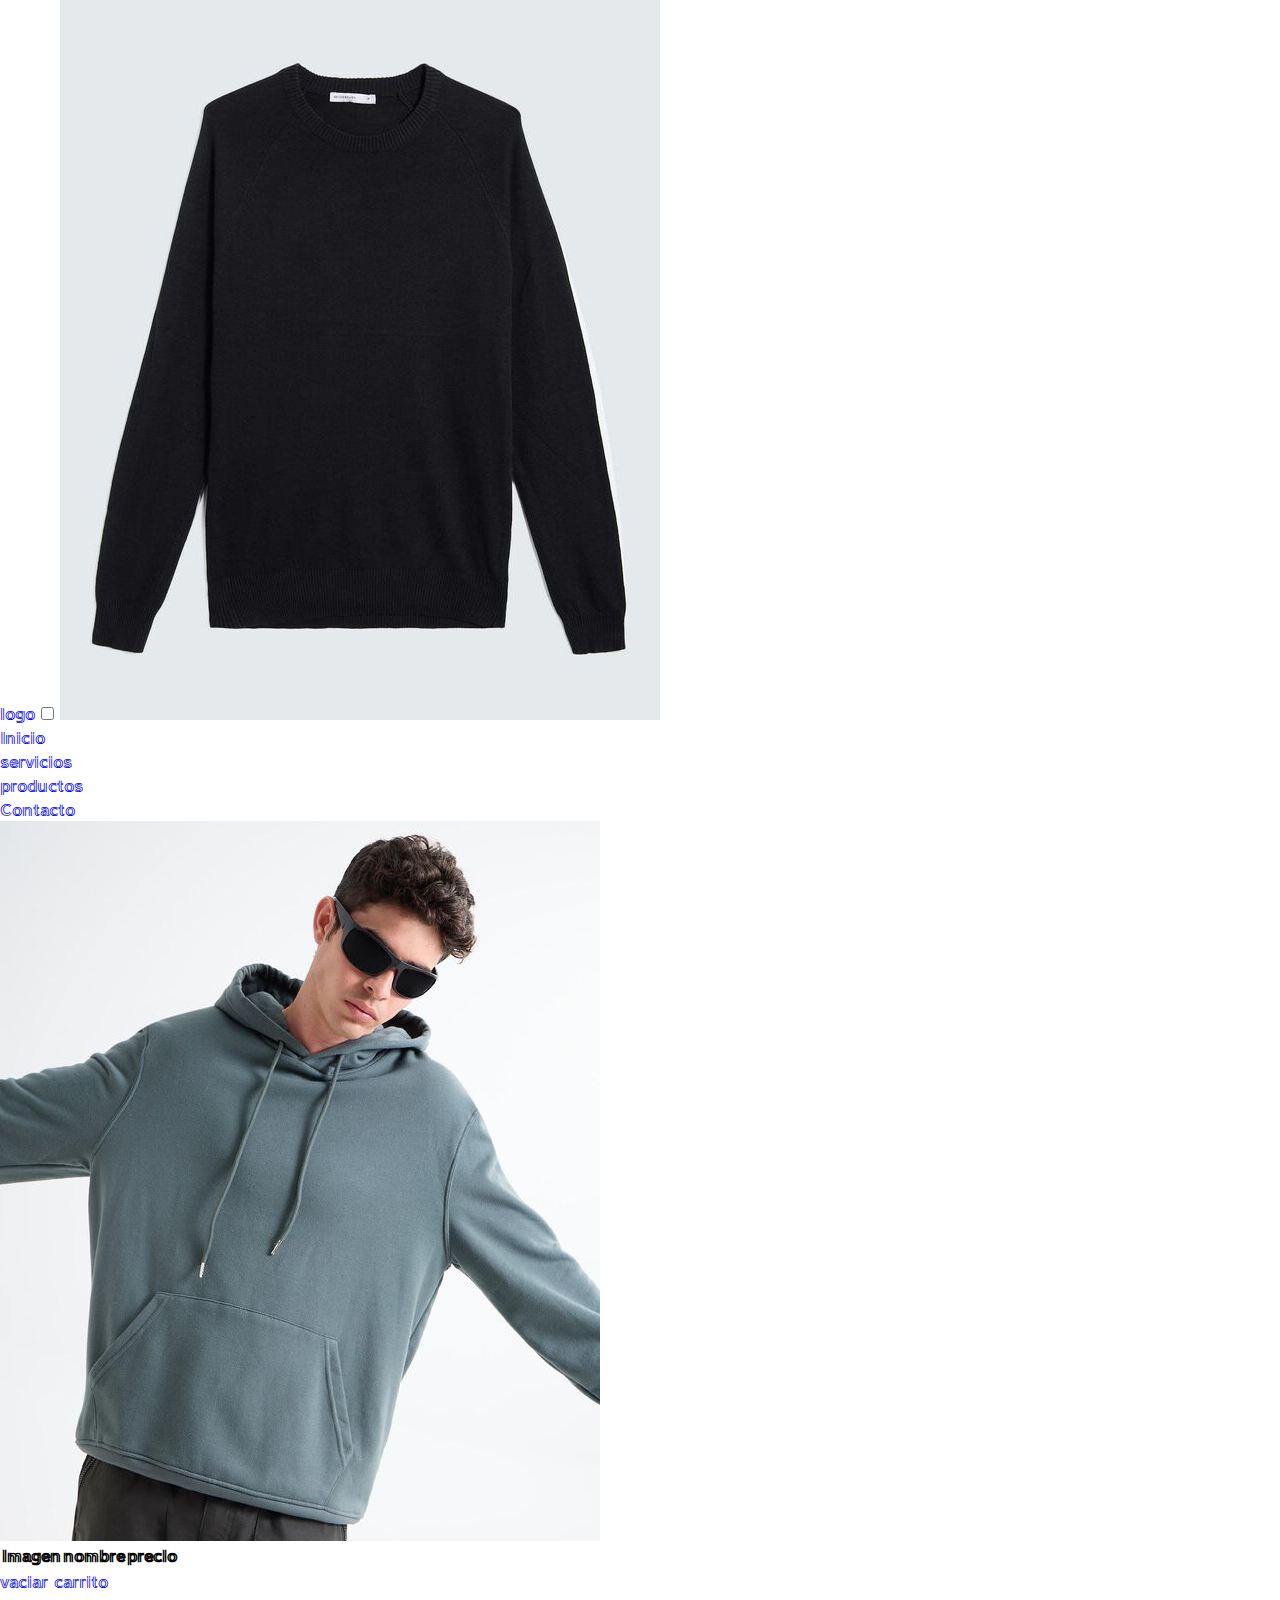
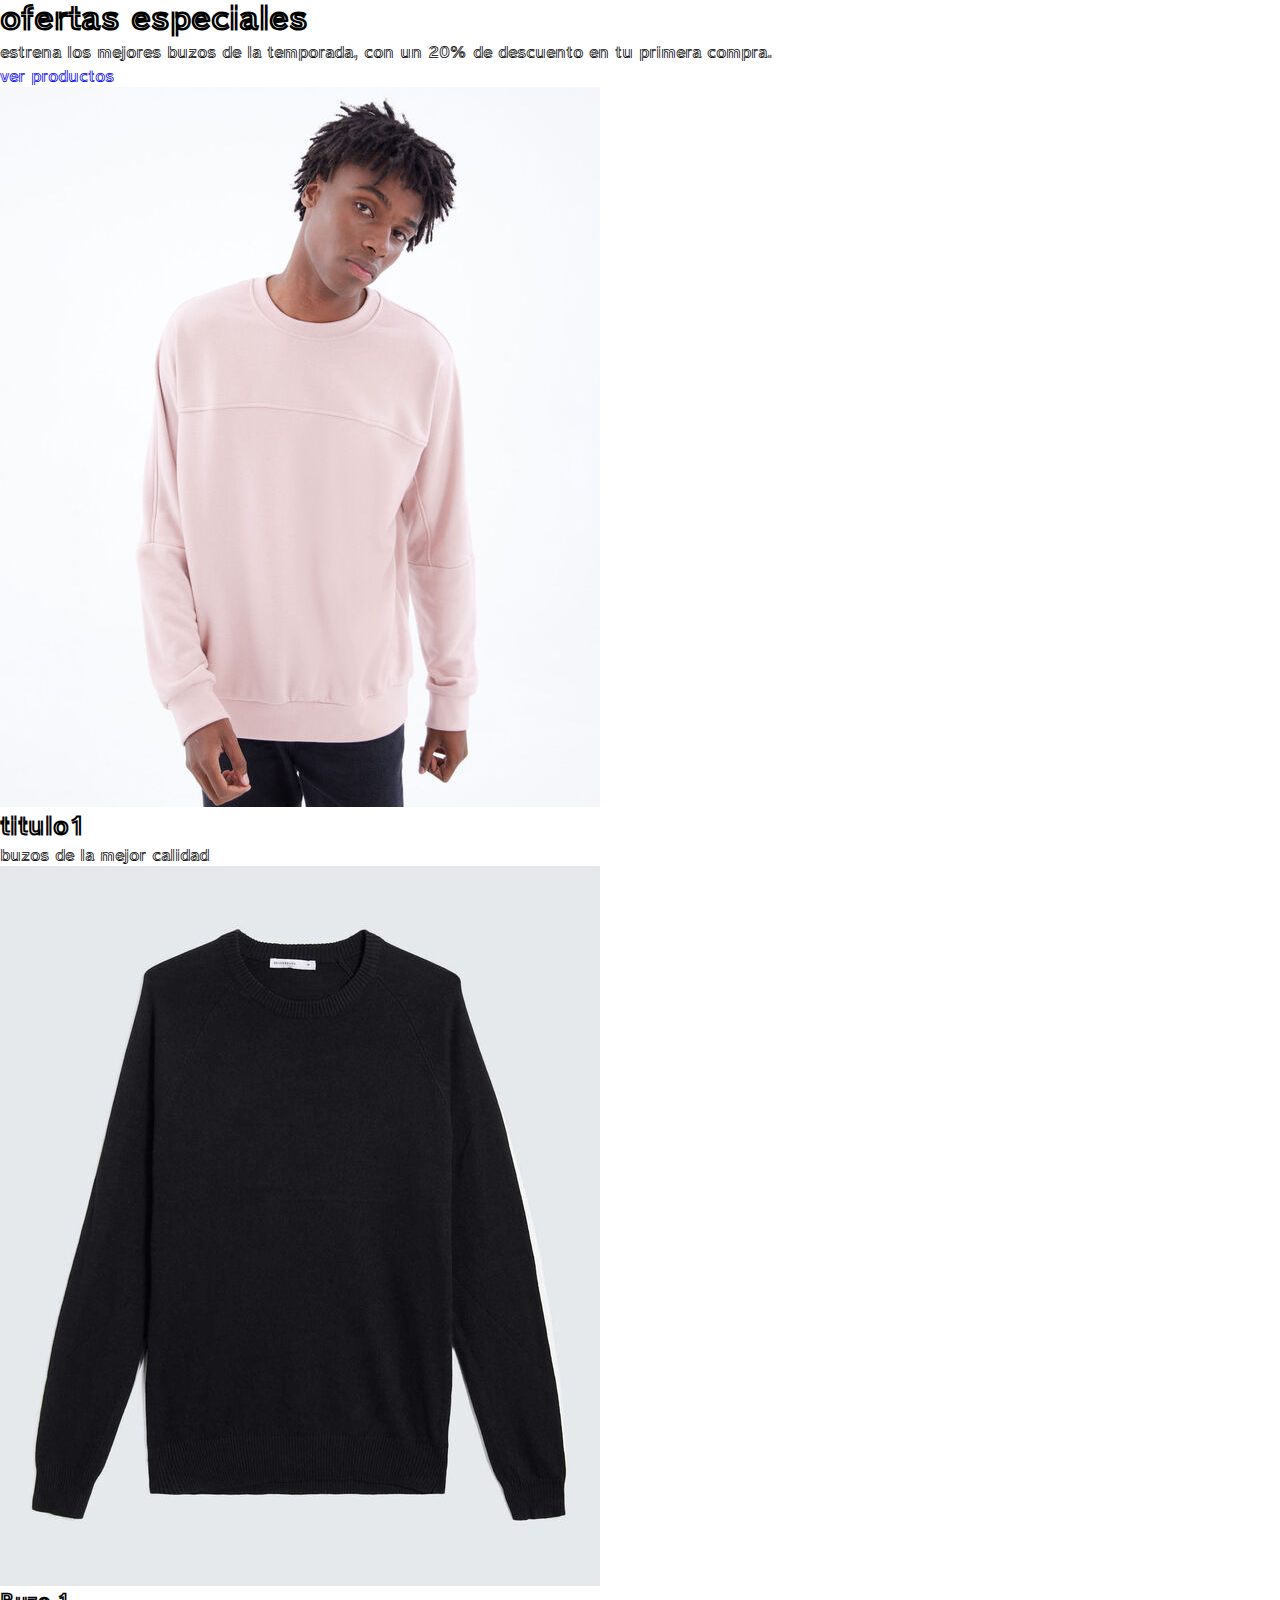
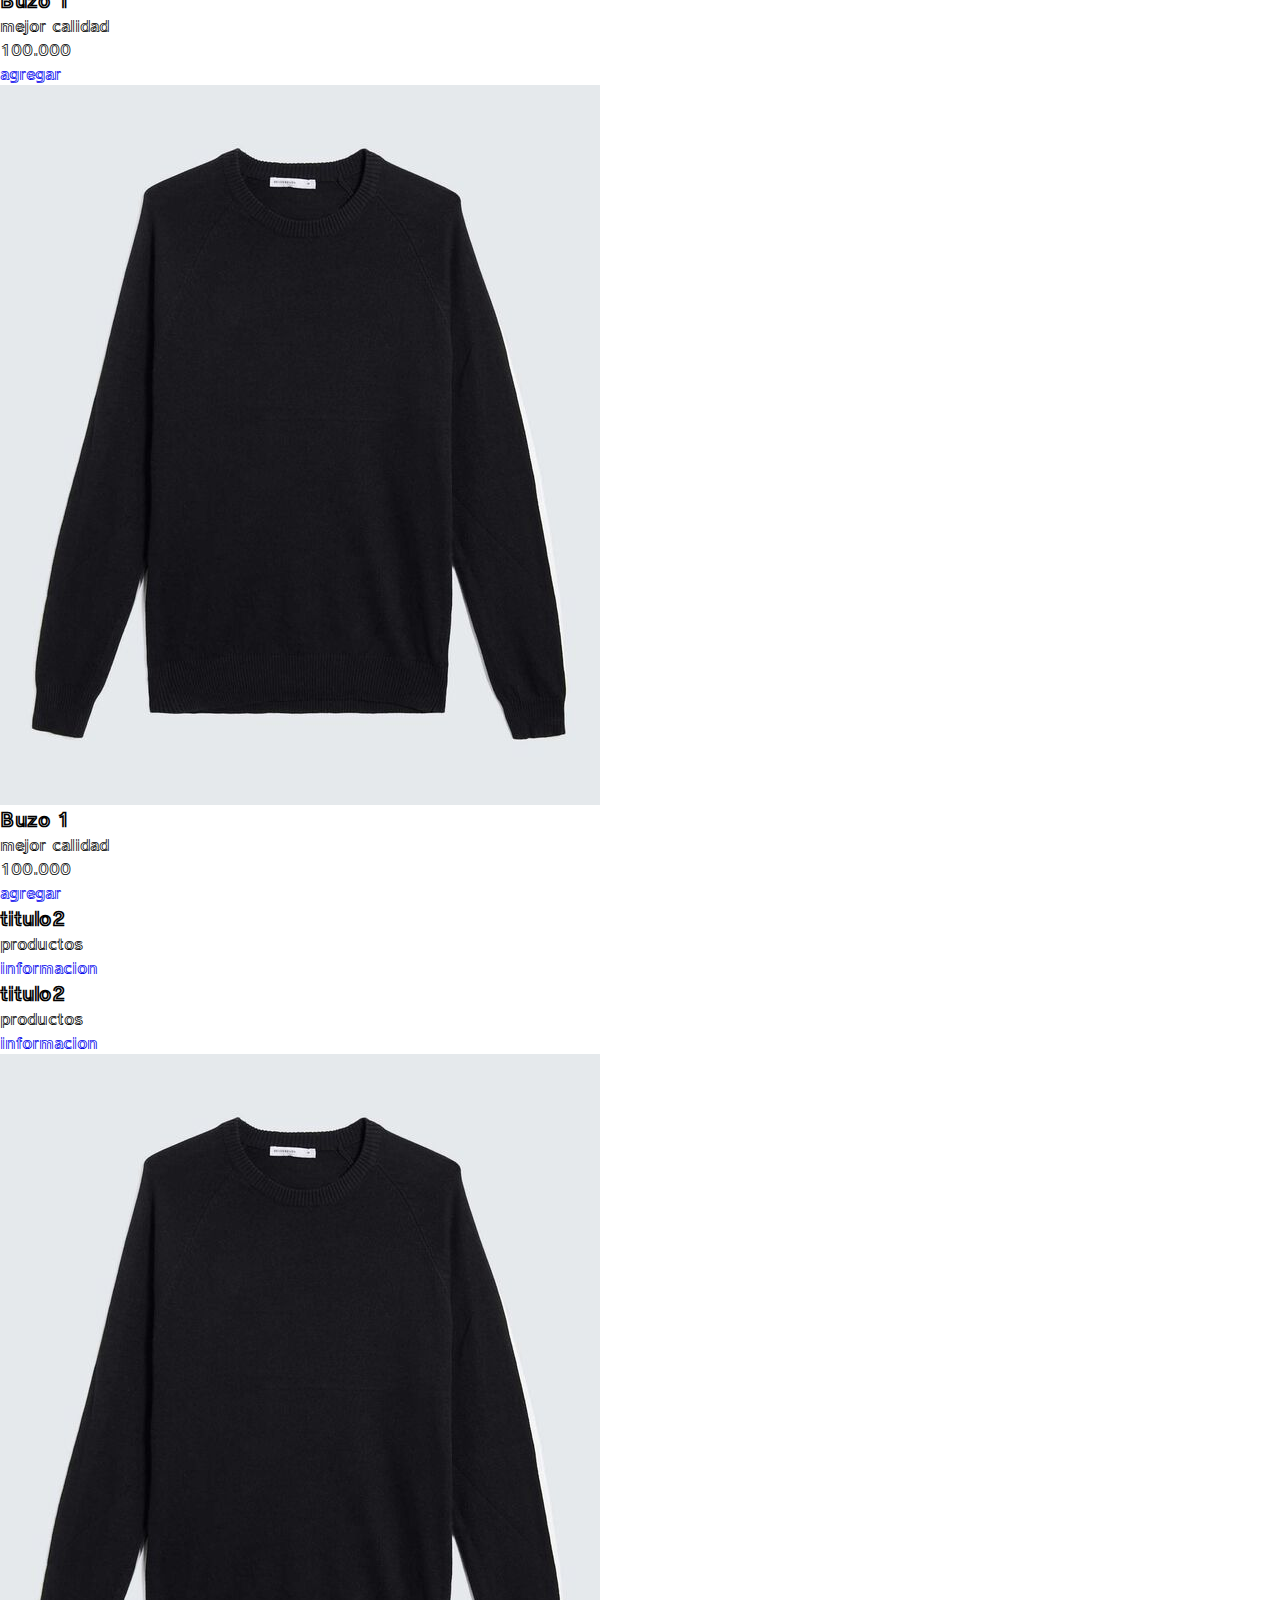
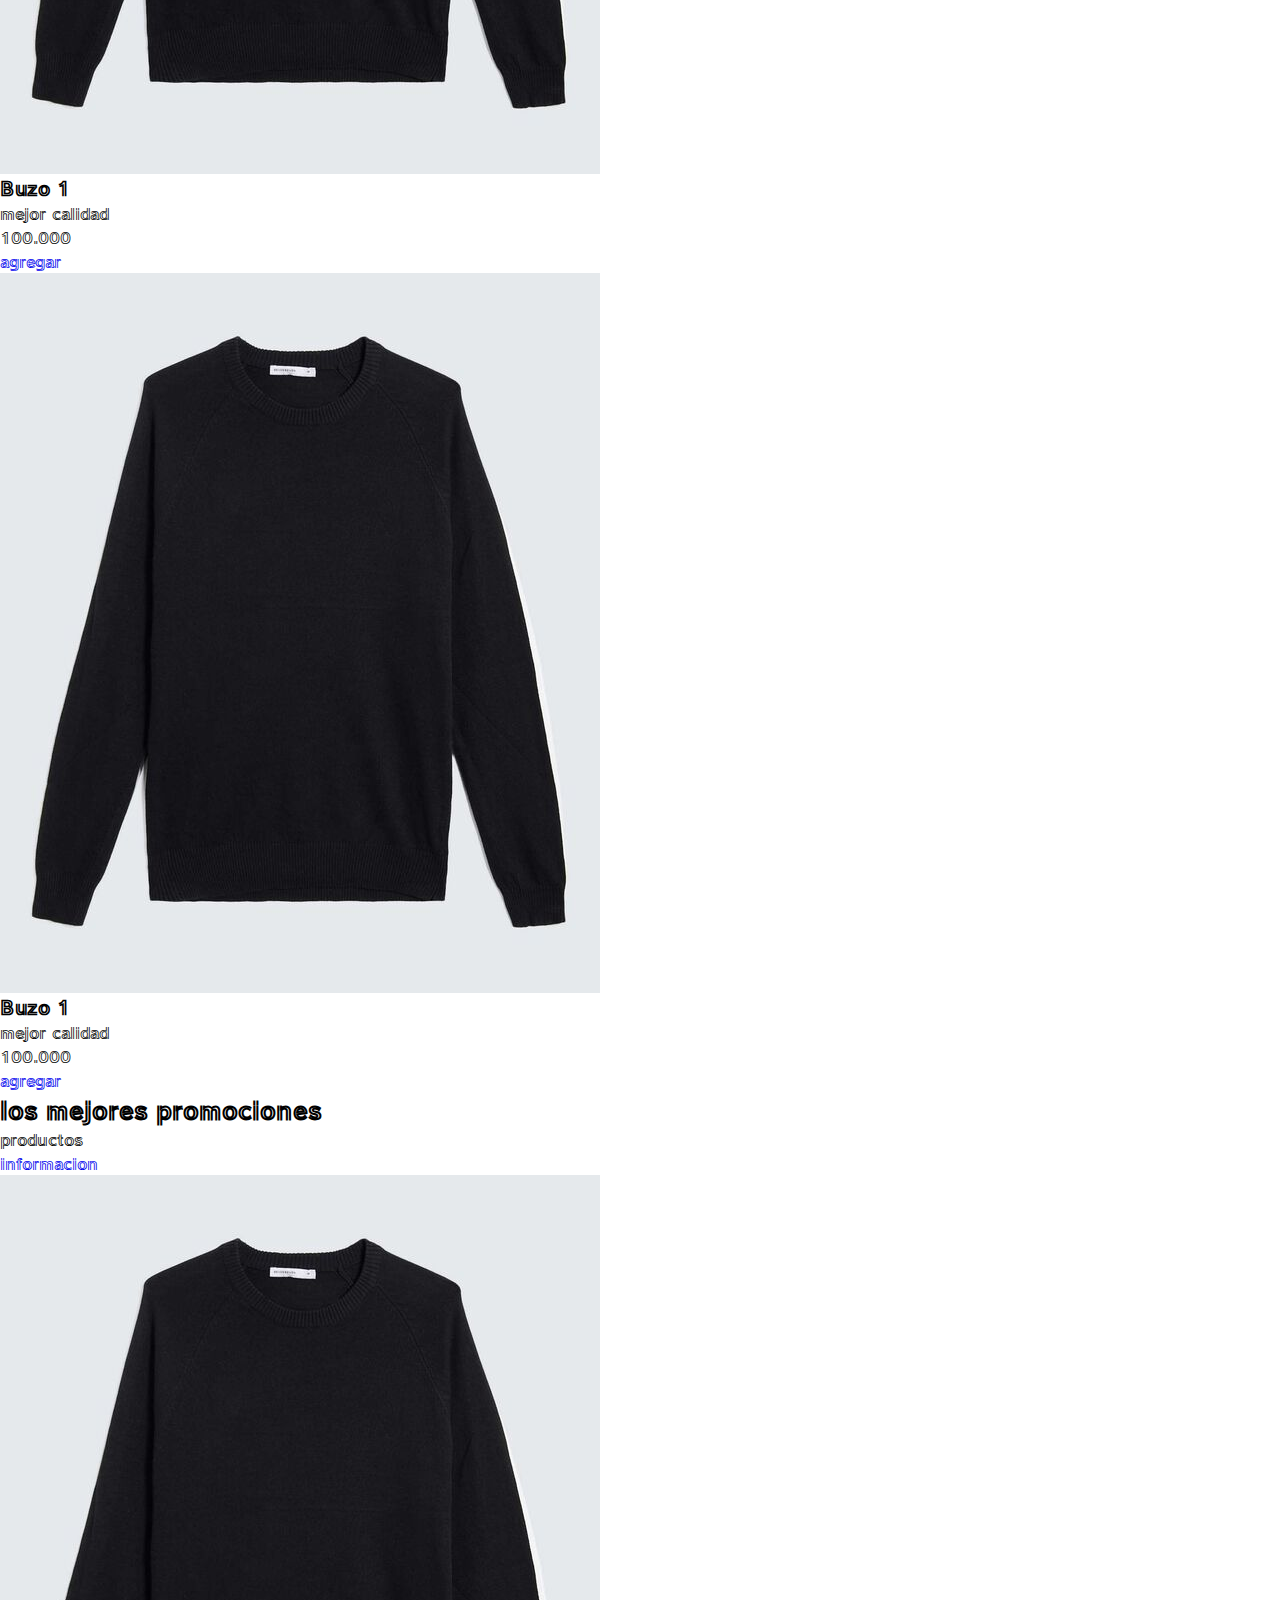
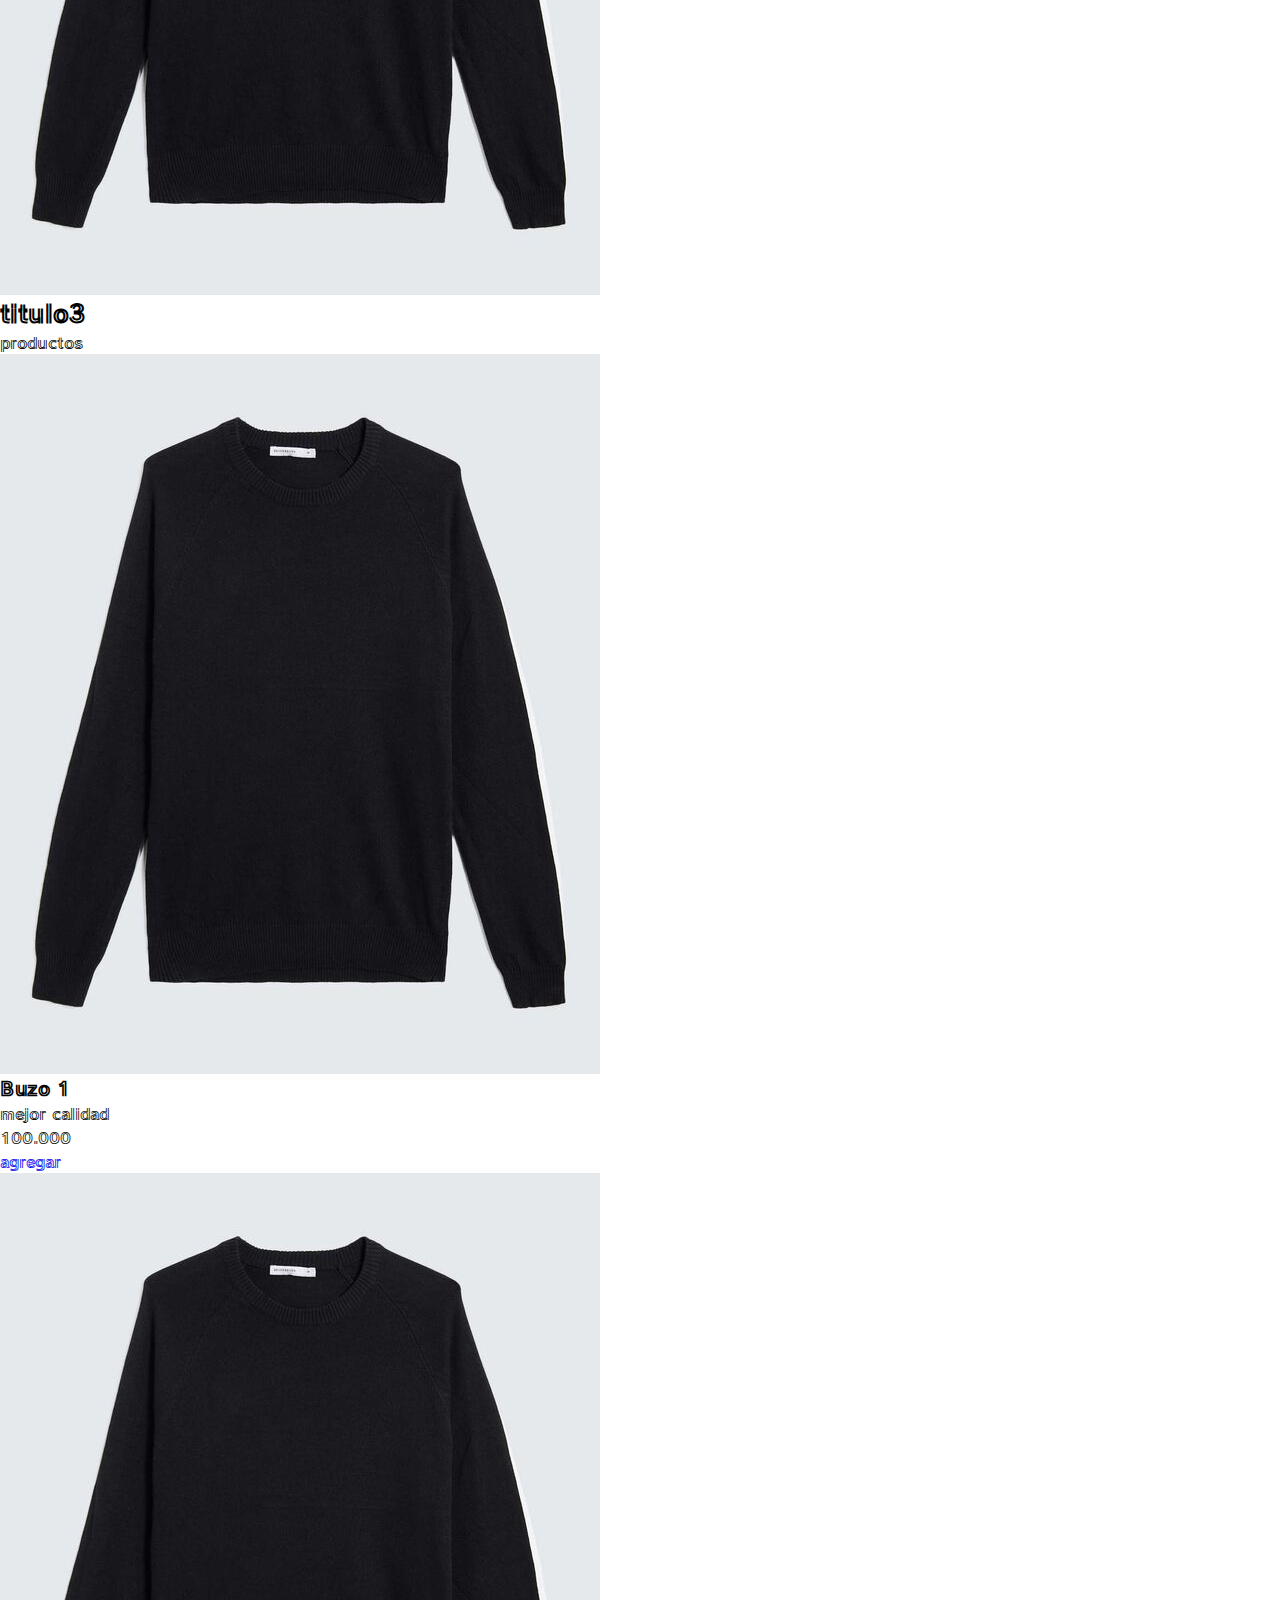
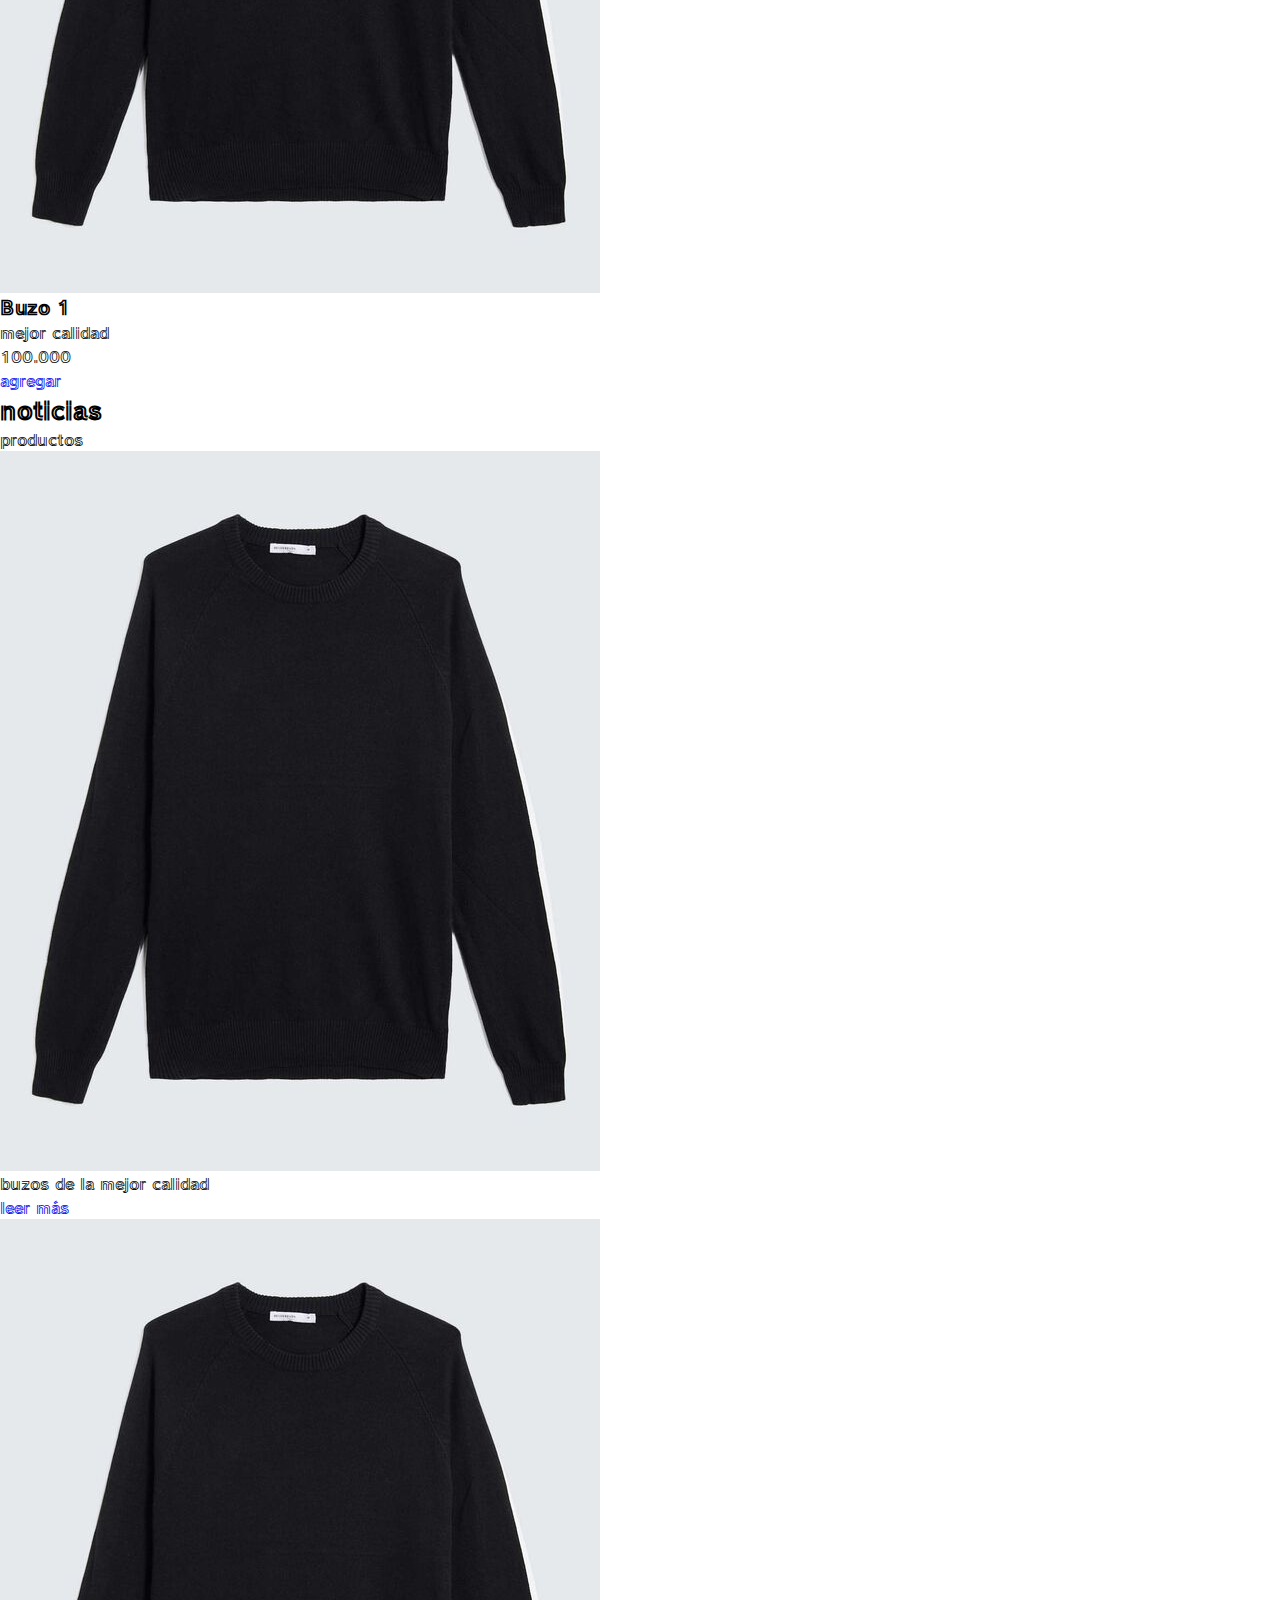
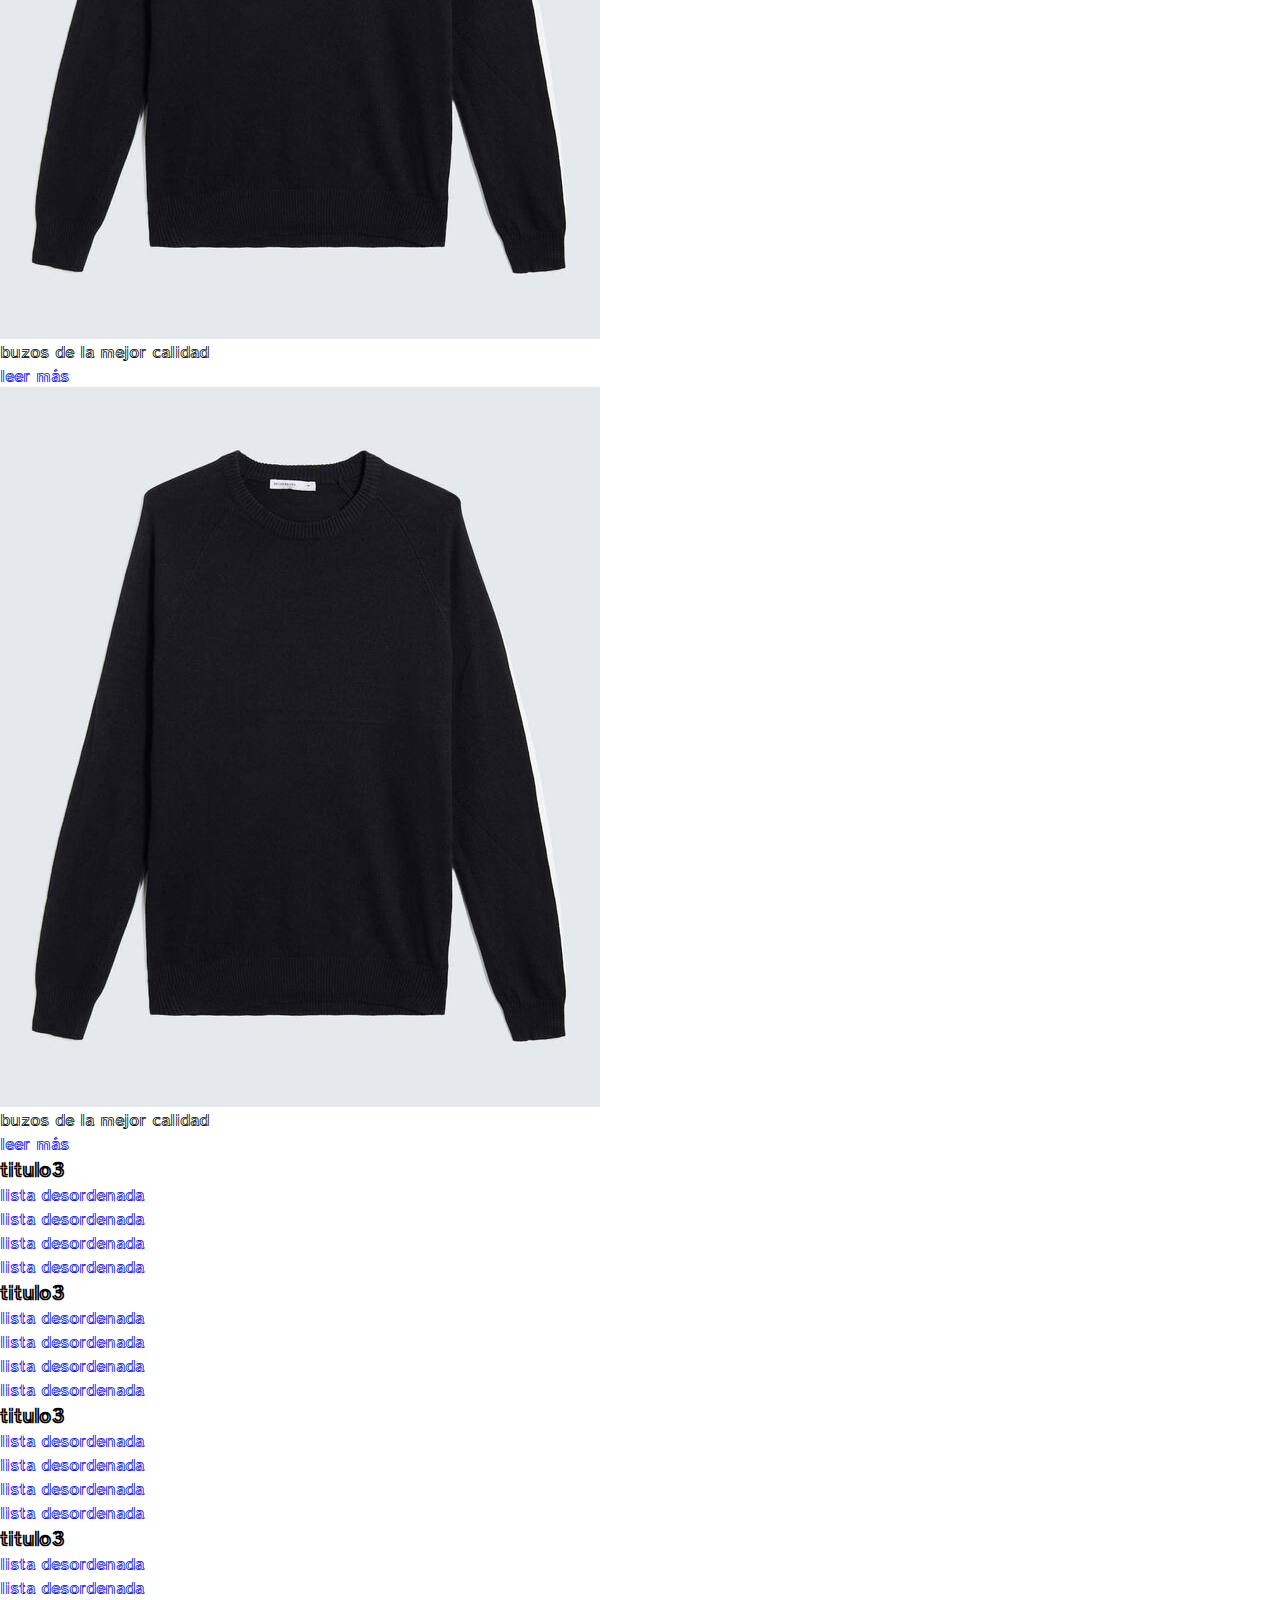
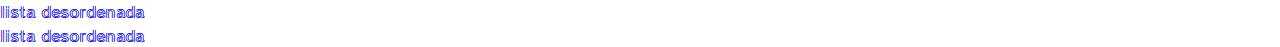
==== index.htm @ a5396cb8 "PAG" ====
<html lang="es">
<head>
    <meta charset="UTF-8">
    <meta name="viewport" content="width=device-width, initial-scale=1.0">
    <title>Document</title>
    <link rel="stylesheet" href="style.css">
</head>
<body>

    <header class="header">
        
        <div class="menu container">
            
            <a href="#" class="logo">logo</a>
            <input type="checkbox" id="menu">
            <label for="menu">
                <img src="Buzos/Buzos-para-hombre--45330241-9909_1.jpg" alt="menu">
            </label>
            <nav class="navbar">
                <ul>
                    <li><a href="#">Inicio</a></li>
                    <li><a href="#">servicios</a></li>
                    <li><a href="#">productos</a></li>
                    <li><a href="#">Contacto</a></li>
                </ul>
            </nav>
            <div>
                <ul>
                    <li class="submenu">
                        <img src="Buzos/Buzos-para-hombre-45060687-60597_1.jpg" id="img-carrito" alt="">
                        <div class="carrito">
                            <table id="lista-carrito">
                               <head>
                                <tr>
                                    <th>imagen</th>
                                    <th>nombre</th>
                                    <th>precio</th>
                                    <th></th>
                                </tr>
                               </head> 
                               <body></body>
                            </table>
                            <a href="vaciar-carrito" class="btn-2">vaciar carrito</a>
                        </div>
                    </li>
                </ul>
            </div>
        </div>

        <div class="header-content container">
            <div class="header-txt">
                <h1>ofertas especiales</h1>
                <p>
                estrena los mejores buzos de la temporada, con un 20% de descuento en tu primera compra.
                </p>
                <a href="#" class="btn-1">ver productos</a>
            </div>
            <div class="header-img">
                <img src="Buzos/Buzos-y-sacos-básicos-para-hombre--45060609-20641_1.jpg" alt="buzo">
        </div>
        
    </header>


    <section class="ofertas container" id="lista-1">
        <h2>titulo1</h2>
        <p>
            buzos de la mejor calidad 
        </p>

        <div class="ofertas-content">

            <div class="ofertas-1">
                <img src="Buzos/Buzos-para-hombre--45330241-9909_1.jpg" alt="buzo">
                <div class="product-txt">
                    <h3>Buzo 1</h3>
                    <p>mejor calidad</p>
                    <p class="precio">100.000</p>
                    <a href="#" class="agregar al carrito btn-3" data-id="1">agregar</a>
                </div>
            </div> 
            
             <div class="ofertas-1">
                <img src="Buzos/Buzos-para-hombre--45330241-9909_1.jpg" alt="buzo">
                <div class="product-txt">
                    <h3>Buzo 1</h3>
                    <p>mejor calidad</p>
                    <p class="precio">100.000</p>
                    <a href="#" class="agregar al carrito btn-3" data-id="2">agregar</a>
                </div>
            </div> 

            <div class="logan-1">
                <h3>titulo2</h3>
                <p>
                    productos
                </p>
                <a href="#" class="btn-2">informacion</a>

            </div>

        </div>

        <div class="ofertas-content">

            <div class="logan-1">
                <h3>titulo2</h3>
                <p>
                    productos
                </p>
                <a href="#" class="btn-2">informacion</a>

            </div>

            <div class="ofertas-1">
                <img src="Buzos/Buzos-para-hombre--45330241-9909_1.jpg" alt="buzo">
                <div class="product-txt">
                    <h3>Buzo 1</h3>
                    <p>mejor calidad</p>
                    <p class="precio">100.000</p>
                    <a href="#" class="agregar al carrito btn-3" data-id="3">agregar</a>
                </div>
            </div> 
            
             <div class="ofertas-1">
                <img src="Buzos/Buzos-para-hombre--45330241-9909_1.jpg" alt="buzo">
                <div class="product-txt">
                    <h3>Buzo 1</h3>
                    <p>mejor calidad</p>
                    <p class="precio">100.000</p>
                    <a href="#" class="agregar al carrito btn-3" data-id="4">agregar</a>
                </div>
            </div> 
        </div>

    </section>

    <section class="promocion">

        <div class="promocion-content container">
            <div class="promocion-txt">
                <h2>los mejores promociones</h2>
                <p>
                    productos
                </p>
                <a href="#" class="btn-1">informacion</a>

                <div class="promocion-img">
                    <img src="Buzos/Buzos-para-hombre--45330241-9909_1.jpg" alt="buzo">
                </div>

            </div>

        </div>

    </section>

    <main class="product container" id="lista-2">
        <h2>titulo3</h2>
        <p>
            productos
        </p>
        <div class="promocion-content">

            <div class="ofert-1">
                <img src="Buzos/Buzos-para-hombre--45330241-9909_1.jpg" alt="buzo">
                <div class="product-txt">
                    <h3>Buzo 1</h3>
                    <p>mejor calidad</p>
                    <p class="precio">100.000</p>
                    <a href="#" class="agregar al carrito btn-3" data-id="5">agregar</a>
                </div>
            </div>
            <div class="ofert-1">
                <img src="Buzos/Buzos-para-hombre--45330241-9909_1.jpg" alt="buzo">
                <div class="product-txt">
                    <h3>Buzo 1</h3>
                    <p>mejor calidad</p>
                    <p class="precio">100.000</p>
                    <a href="#" class="agregar al carrito btn-3" data-id="6">agregar</a>
                </div>
            </div>

        </div>

    </main>

    <section class="bloog container">
        <h2>noticias</h2>
        <p>
            productos
        </p>
        <div class="bloog-content">

            <div class="bloog-1">
                <img src="Buzos/Buzos-para-hombre--45330241-9909_1.jpg" alt="buzo">
                <div class="bloog-txt">
                    <p>
                        buzos de la mejor calidad
                    </p>
                    <a href="#" class="btn-4">leer más</a>
                </div>
            </div>

            <div class="bloog-1">
                <img src="Buzos/Buzos-para-hombre--45330241-9909_1.jpg" alt="buzo">
                <div class="bloog-txt">
                    <p>
                        buzos de la mejor calidad
                    </p>
                    <a href="#" class="btn-4">leer más</a>
                </div>
            </div>

            <div class="bloog-1">
                <img src="Buzos/Buzos-para-hombre--45330241-9909_1.jpg" alt="buzo">
                <div class="bloog-txt">
                    <p>
                        buzos de la mejor calidad
                    </p>
                    <a href="#" class="btn-4">leer más</a>
                </div>
            </div>

        </div>

    </section>

    <footer class="footer container">

        <div class="link">
            <h3>titulo3</h3>
            <ul>
                <li><a href="#">lista desordenada</a></li>
                <li><a href="#">lista desordenada</a></li>
                <li><a href="#">lista desordenada</a></li>
                <li><a href="#">lista desordenada</a></li>
            </ul>
        </div>
        
        <div class="link">
            <h3>titulo3</h3>
            <ul>
                <li><a href="#">lista desordenada</a></li>
                <li><a href="#">lista desordenada</a></li>
                <li><a href="#">lista desordenada</a></li>
                <li><a href="#">lista desordenada</a></li>
            </ul>
        </div>

        <div class="link">
            <h3>titulo3</h3>
            <ul>
                <li><a href="#">lista desordenada</a></li>
                <li><a href="#">lista desordenada</a></li>
                <li><a href="#">lista desordenada</a></li>
                <li><a href="#">lista desordenada</a></li>
            </ul>
        </div>

        <div class="link">
            <h3>titulo3</h3>
            <ul>
                <li><a href="#">lista desordenada</a></li>
                <li><a href="#">lista desordenada</a></li>
                <li><a href="#">lista desordenada</a></li>
                <li><a href="#">lista desordenada</a></li>
            </ul>
        </div>
    </footer>


    <script src="script.js"></script>
</body>
</html>
---- style.css ----
@import url('https://fonts.googleapis.com/css2?family=Ballet:opsz@16..72&family=Bungee+Tint&family=Eater&family=Playfair+Display:ital@1&family=Poppins:ital,wght@0,100;0,200;0,300;0,400;0,500;0,600;0,700;0,800;0,900;1,100;1,200;1,300;1,400;1,500;1,600;1,700;1,800;1,900&family=Sankofa+Display&family=Train+One&display=swap');

* {
  margin: 0;
  padding: 0;
  box-sizing: border-box;
  text-decoration: none;
  list-style: none;
  
}

body {
    font-family: 'Train One' , sans-serif;  
  }
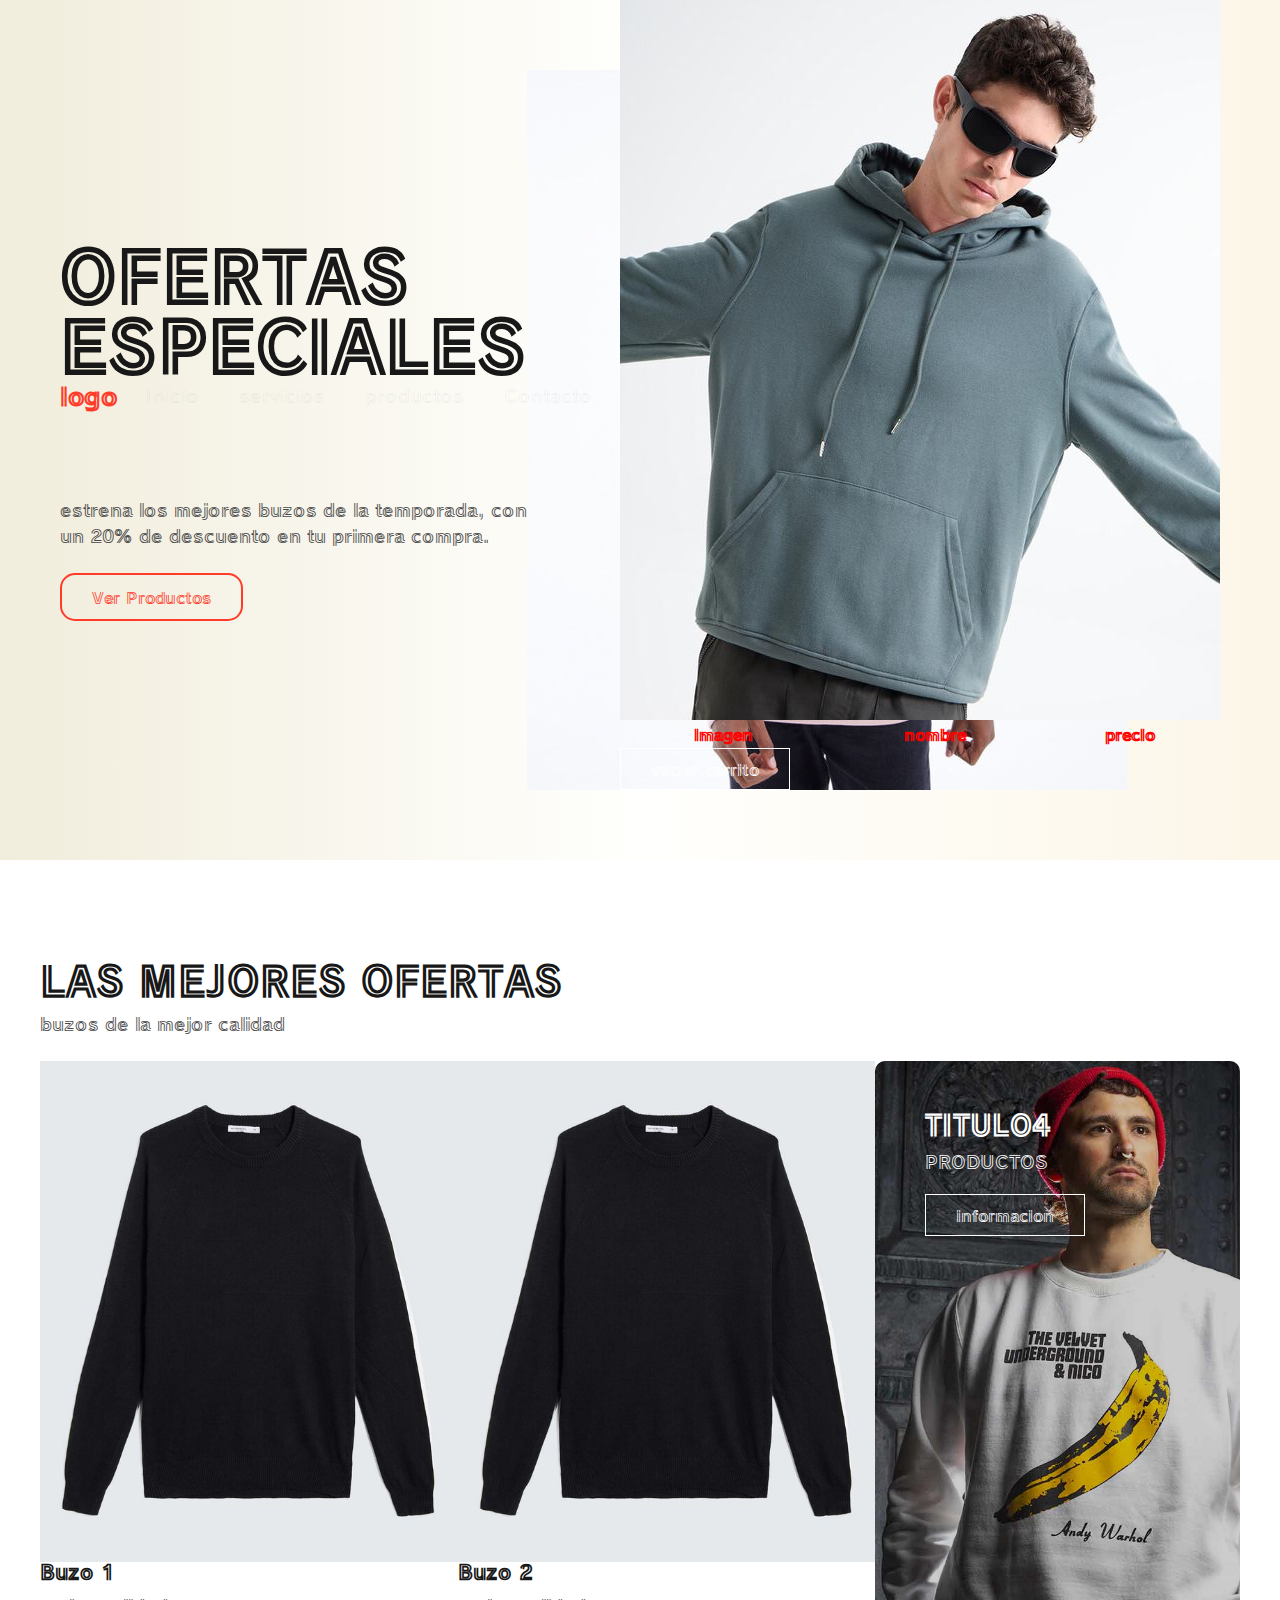
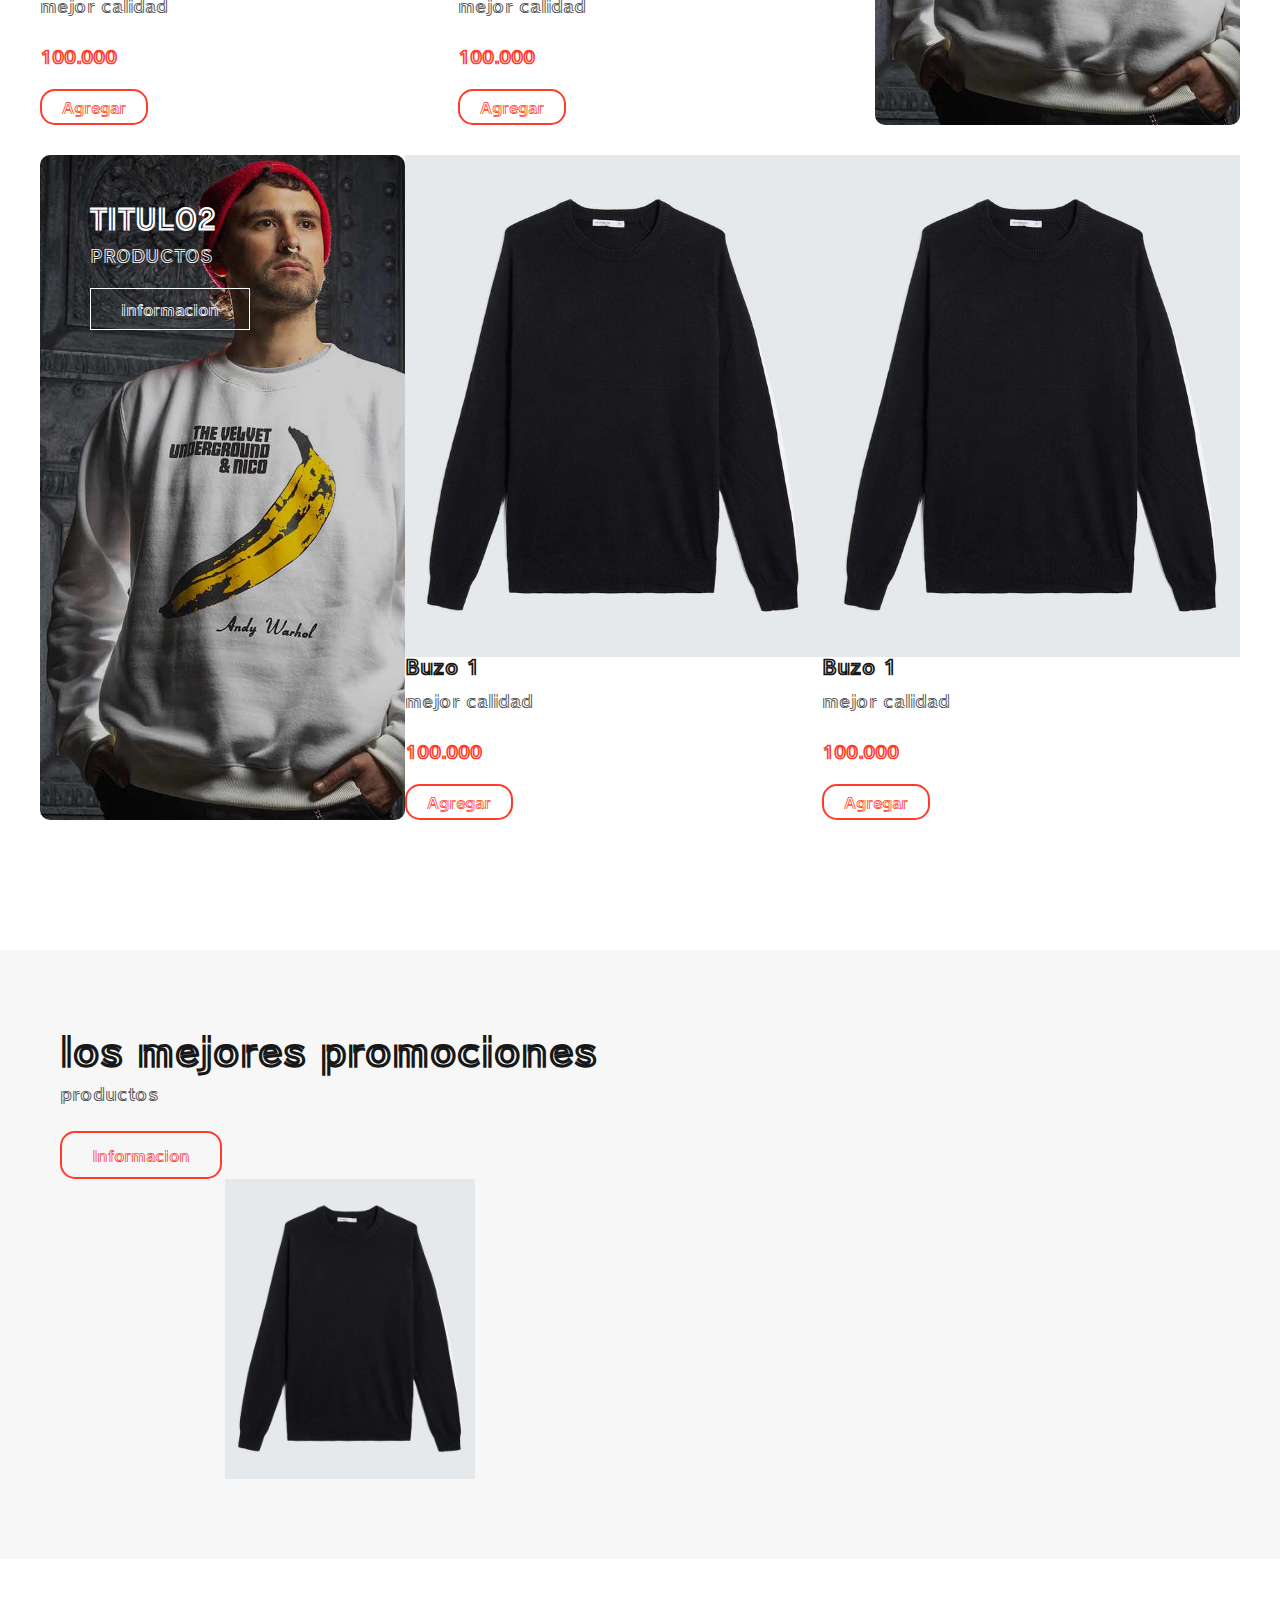
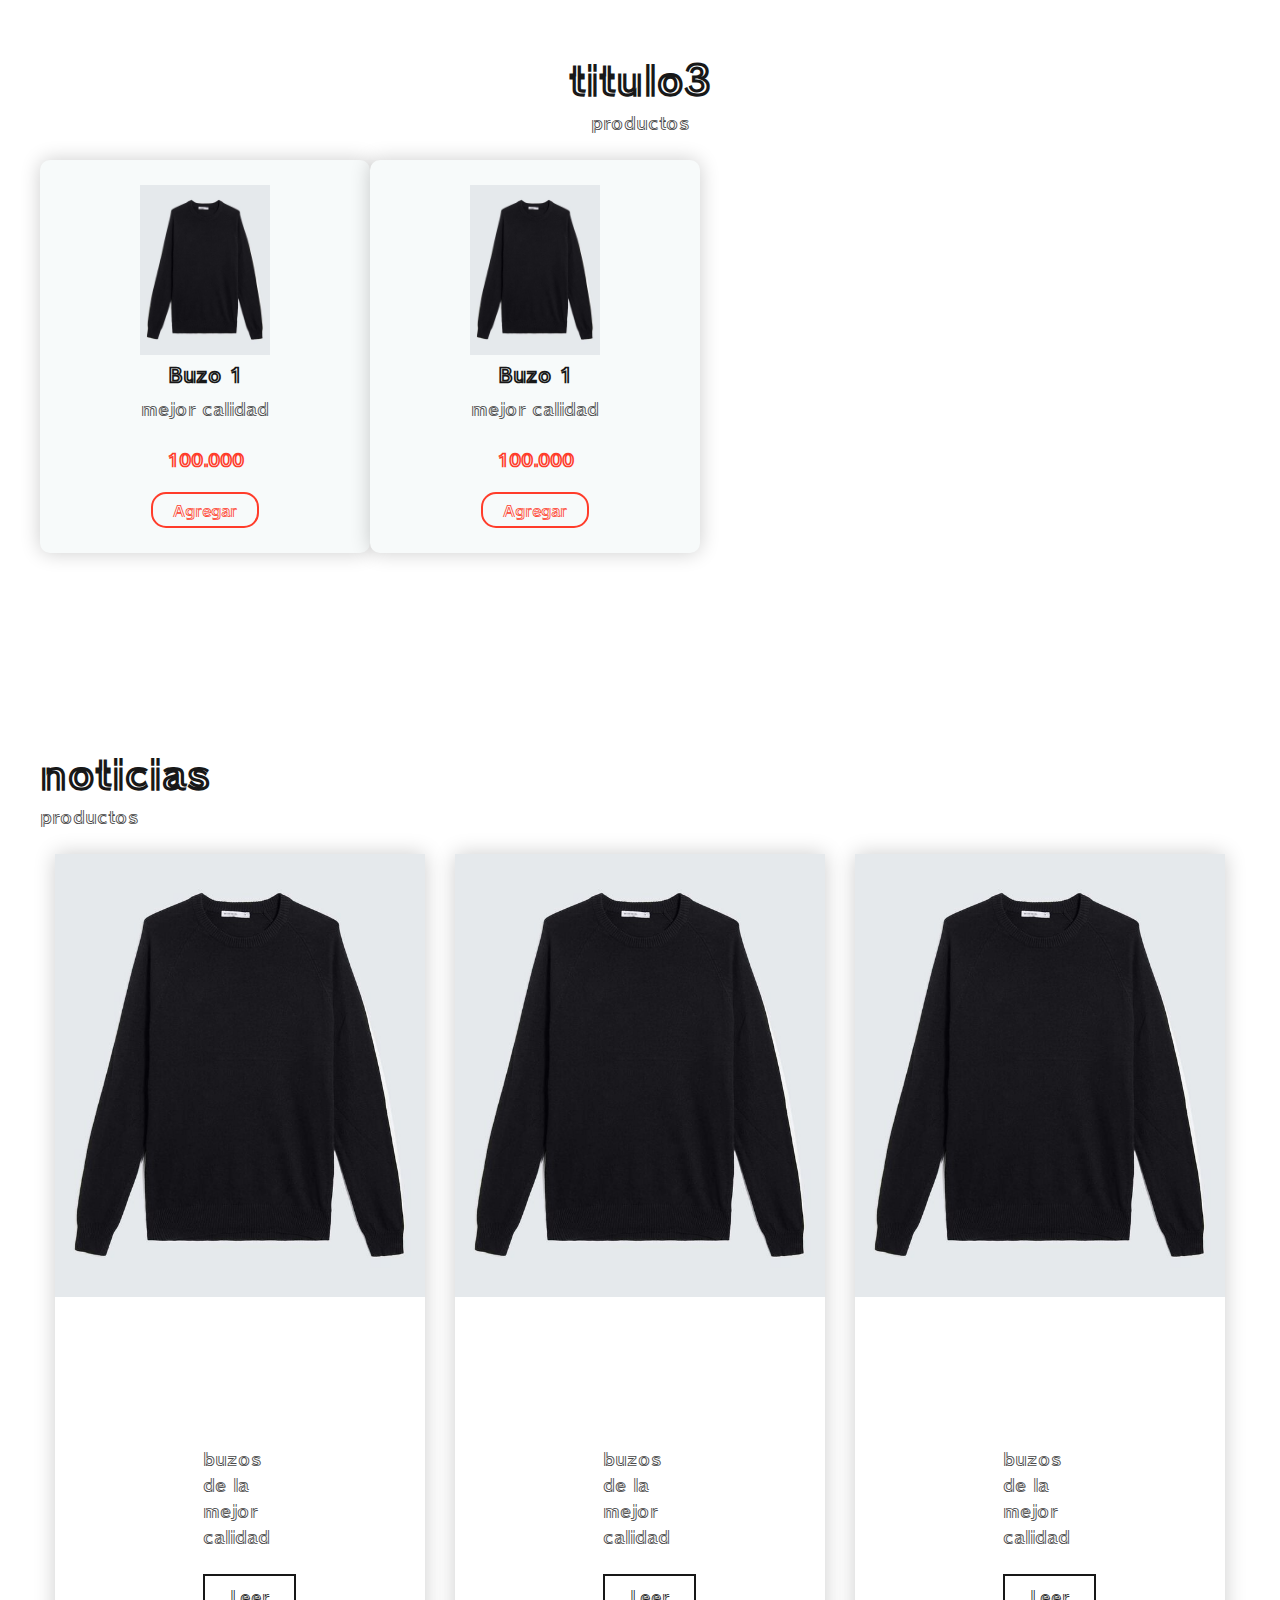
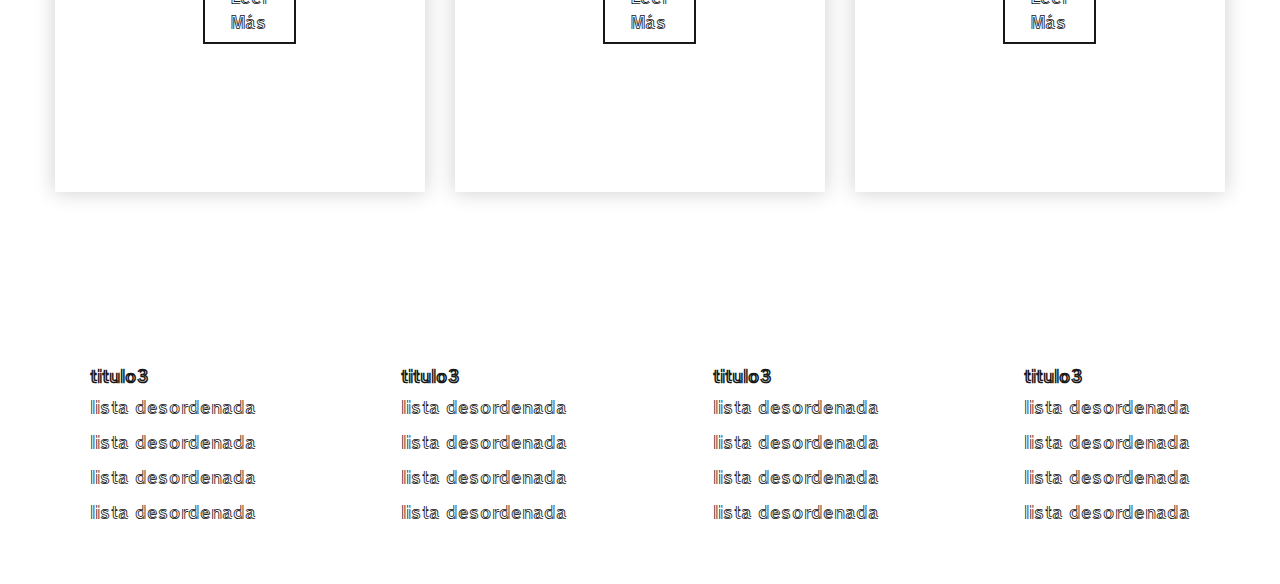
==== commit e0faa99a: "pag 2" ====
--- a/index.htm
+++ b/index.htm
@@ -28,7 +28,7 @@
                 <ul>
                     <li class="submenu">
                         <img src="Buzos/Buzos-para-hombre-45060687-60597_1.jpg" id="img-carrito" alt="">
-                        <div class="carrito">
+                        <div id ="carrito">
                             <table id="lista-carrito">
                                <head>
                                 <tr>
@@ -62,15 +62,15 @@
     </header>
 
 
-    <section class="ofertas container" id="lista-1">
-        <h2>titulo1</h2>
+    <section class="oferts container" id="lista-1">
+        <h2>LAS MEJORES OFERTAS</h2>
         <p>
             buzos de la mejor calidad 
         </p>
 
-        <div class="ofertas-content">
-
-            <div class="ofertas-1">
+        <div class="oferts-content">
+
+            <div class="oferts-1">
                 <img src="Buzos/Buzos-para-hombre--45330241-9909_1.jpg" alt="buzo">
                 <div class="product-txt">
                     <h3>Buzo 1</h3>
@@ -80,15 +80,28 @@
                 </div>
             </div> 
             
-             <div class="ofertas-1">
-                <img src="Buzos/Buzos-para-hombre--45330241-9909_1.jpg" alt="buzo">
-                <div class="product-txt">
-                    <h3>Buzo 1</h3>
+             <div class="oferts-1">
+                <img src="Buzos/Buzos-para-hombre--45330241-9909_1.jpg" alt="buzo">
+                <div class="product-txt">
+                    <h3>Buzo 2</h3>
                     <p>mejor calidad</p>
                     <p class="precio">100.000</p>
                     <a href="#" class="agregar al carrito btn-3" data-id="2">agregar</a>
                 </div>
             </div> 
+
+            <div class="logan-1">
+                <h3>titulo4</h3>
+                <p>
+                    productos
+                </p>
+                <a href="#" class="btn-2">informacion</a>
+
+            </div>
+
+        </div>
+
+        <div class="oferts-content">
 
             <div class="logan-1">
                 <h3>titulo2</h3>
@@ -99,20 +112,7 @@
 
             </div>
 
-        </div>
-
-        <div class="ofertas-content">
-
-            <div class="logan-1">
-                <h3>titulo2</h3>
-                <p>
-                    productos
-                </p>
-                <a href="#" class="btn-2">informacion</a>
-
-            </div>
-
-            <div class="ofertas-1">
+            <div class="oferts-1">
                 <img src="Buzos/Buzos-para-hombre--45330241-9909_1.jpg" alt="buzo">
                 <div class="product-txt">
                     <h3>Buzo 1</h3>
@@ -122,7 +122,7 @@
                 </div>
             </div> 
             
-             <div class="ofertas-1">
+             <div class="oferts-1">
                 <img src="Buzos/Buzos-para-hombre--45330241-9909_1.jpg" alt="buzo">
                 <div class="product-txt">
                     <h3>Buzo 1</h3>
--- a/style.css
+++ b/style.css
@@ -11,4 +11,379 @@
 
 body {
     font-family: 'Train One' , sans-serif;  
-  }+  }
+
+img {
+    max-width: 100%;
+    height: auto;
+}
+
+.container {
+    max-width: 1200px;
+    margin: 0 auto;
+    padding: 0 20px;
+}
+
+.header {
+    display: flex;
+    align-items: center;
+    min-height: 80px;
+    background: linear-gradient(
+        90deg,
+        rgba(241, 237, 220, 1) 0%,
+        rgba(255, 255, 253, 1) 50%,
+        rgba(252, 246, 232, 1) 100%
+        );
+        padding: 70px 0;
+}
+
+.menu {
+    position: absolute;
+    top: 0;
+    left: 0;
+    right: 0;
+    display: flex;
+    align-items: center;
+    justify-content: space-between;
+}
+
+.logo {
+    font-size: 25px;
+    color: #FF3C2A;
+    text-transform: upperae;
+    font-weight: 800;
+}
+
+.menu .navbar li {
+    position: relative;
+    float: left;
+}
+
+.menu .navbar ul li a {
+    font-size: 18px;
+    padding: 20px;
+    color: #1111;
+    display: block;
+}
+
+.menu .navbar ul li a:hover {
+    color: #FF3C2A;  
+}
+
+#menu {
+    display: none;
+}
+
+.menu-icon {
+    width: 25px;
+}
+
+.menu label{
+  cursor: pointer;
+  display: none;
+}
+
+.submenu #subcarrito {
+    position: none;
+}
+
+.submenu:hover #carrito {
+    display: block;
+    position: absolute;
+    right: 0;
+    backdrop-filter: blur(10px);
+    top: 100%;
+    z-index: 1;
+    background-color: #4e4b5076;
+    padding: 20px;
+    min-width: 400px;  
+}
+
+table {
+    width: 100%;   
+}
+
+th, td {
+  color: #ff0000;
+}
+
+.borrar {
+    background-color: #FF3C2A;
+    color: #ffffff;
+    border-radius: 50%;
+    padding: 5px 10px;
+    font-weight: 800;
+    cursor: pointer;
+}
+
+.header-content {
+    display: flex;
+    align-items: center;
+    flex: 1;
+}
+
+.header-txt {
+  flex: 40%;
+}
+
+.header-txt h1 {
+    font-size: 70px;
+    line-height: 1;
+    color: #181818;
+    text-transform: uppercase;
+    margin-bottom: 25%;
+}
+
+p {
+    font-size: 18px;
+    color: #484848;
+    margin-bottom: 25px;
+}
+
+.btn-1, .btn-3 {
+    display: inline-block;
+    padding: 10px 30px;
+    color: #FF3C2A;
+    border: 2px solid #FF3C2A;
+    text-transform: capitalize;
+    border-radius: 15px;
+}
+
+.btn-1:hover, .btn-3:hover {
+    background-color: #FF3C2A;
+    color: #ffffff;
+}
+
+.header-img {
+    flex: 60%;
+}
+
+.oferts {
+   padding: 100px 0;
+}
+
+h2 {
+    font-size: 40px;
+    color: #181818;
+    line-height: 1;
+    margin-bottom: 10px;
+}
+
+.oferts-content {
+    display: flex;
+    justify-content: space-between;
+    margin-bottom: 30px;
+}
+
+.ofert-1{
+  flex-basis: calc(30% - 30px);
+  box-shadow: 0 0 20px rgba(0, 0, 0, 0.2);
+  padding: 25px;
+  background-color: #f7fafa;
+  border-radius: 10px;
+}
+
+.ofert-1 img {
+    width: 130px;
+    height: 170px;  
+    margin-bottom: 10px;
+}
+
+h3 {
+    font-size: 20px;
+    line-height: 1;
+    color: #181818;
+    margin-bottom: 10px;
+}
+
+.products-txt {
+    margin-bottom: 10px;
+}
+
+.precio {
+    color: #FF3C2A;
+    font-weight: 700;
+    margin-bottom: 20px;
+}
+
+.btn-3 {
+  padding: 4px 20px;
+}
+
+.logan-1 {
+  flex-basis: 40%;
+  background: linear-gradient(
+  rgba(0, 0, 0, 0.2),
+  rgba(0, 0, 0, 0.2)
+  ),
+  url(Buzos/buzo-banana.jpg);
+  background-position: center-repeat;
+  background-repeat: no-repeat;
+  background-size: cover;
+  padding: 50px;
+  border-radius: 10px;
+}
+
+.logan-1 h3 {
+    color: #ffffff;
+    font-size: 3cqh;
+    text-transform: uppercase; 
+}
+
+.logan-1 p {
+    color: #f7f7f7;
+    text-transform: uppercase;
+    font-size: 18px;
+    margin-bottom: 20px;
+}
+
+.btn-2 {
+  display: inline-block;
+  padding: 8px 30px; 
+  border: 1px solid #ffffff;
+  color: #ffffff;
+}
+
+.promocion {
+  padding: 80px 0;
+  background-color: #f7f7f7;
+}
+
+.promocion-content {
+  display: flex;
+}
+
+.promocion-txt {
+  flex-basis: 50%;
+}
+
+.promocion-img {
+  flex-basis: 50%;
+  text-align: center;
+}
+
+.promocion-img img {
+  width: 250px;
+}
+
+.product {
+  padding: 100px 0;
+  text-align: center;
+}
+
+.product-content {
+  display: grid;
+  grid-template-columns: repeat(3, 1fr);
+}
+
+.product-content {
+  display: grid;
+  grid-template-columns: repeat(300px, 1fr);
+  gap: 30px;
+  margin-bottom: 50px;
+}
+
+.bloog {
+  padding: 100px 0 100px 0;
+}
+
+.bloog-content {
+  display: flex;
+  justify-content: space-around;
+}
+
+.bloog-1 {
+  flex-basis: calc(33.3% - 30px);
+  margin-bottom: 25px;
+  box-shadow: 0 0 20px rgba(0, 0, 0, 0.2);
+}
+
+.bloog-txt {
+  padding: 40%;
+}
+.btn-4 {
+  display: inline-block;
+  padding: 8px 25px;
+  color: #181818;
+  border: 2px solid #181818;
+  text-transform: capitalize;
+  font-size: 17px;
+}
+
+.footer {
+  padding: 50px 50px;
+  display: flex;
+  justify-content: space-between;
+}
+
+.link h3 {
+  font-size: 17px;
+  color: #181818;
+  margin-bottom: 10px;
+}
+
+.link a {
+  display: block;
+  color: #181818;
+  font-size: 17px;
+  margin-bottom: 10px;
+}
+
+.link a:hover {
+  color: #FF3C2A;
+}
+
+@media (max-width: 991px) {
+  .menu {
+    display: initial;
+  }
+
+  .menu .navbar {
+    position: absolute;
+    top: 100%;
+    left: 0;
+    right: 0;
+    background-color: #ff900f;
+    display: none;
+  }
+
+  .menu .navbar ul li {
+    width: 100%;
+  }
+
+  #menu:checked ~ {
+    display: initial;
+  }
+
+  .logo {
+    display: none;
+  }
+
+  .menu .navbar ul li a:hover {
+    color: #ffffff;
+  }
+
+  .header {
+    min-height: 0vh;
+    padding: 100px 30px 50px 30px;
+  }
+
+  .header-content {
+    flex-direction: column;
+    align-items: center;
+  }
+
+  .header-txt {
+    margin-bottom: 25px;
+  }
+
+  .oferts {
+    padding: 30px;
+  }
+
+  .oferts-content {
+    flex-direction: column;
+  }
+
+  
+ } 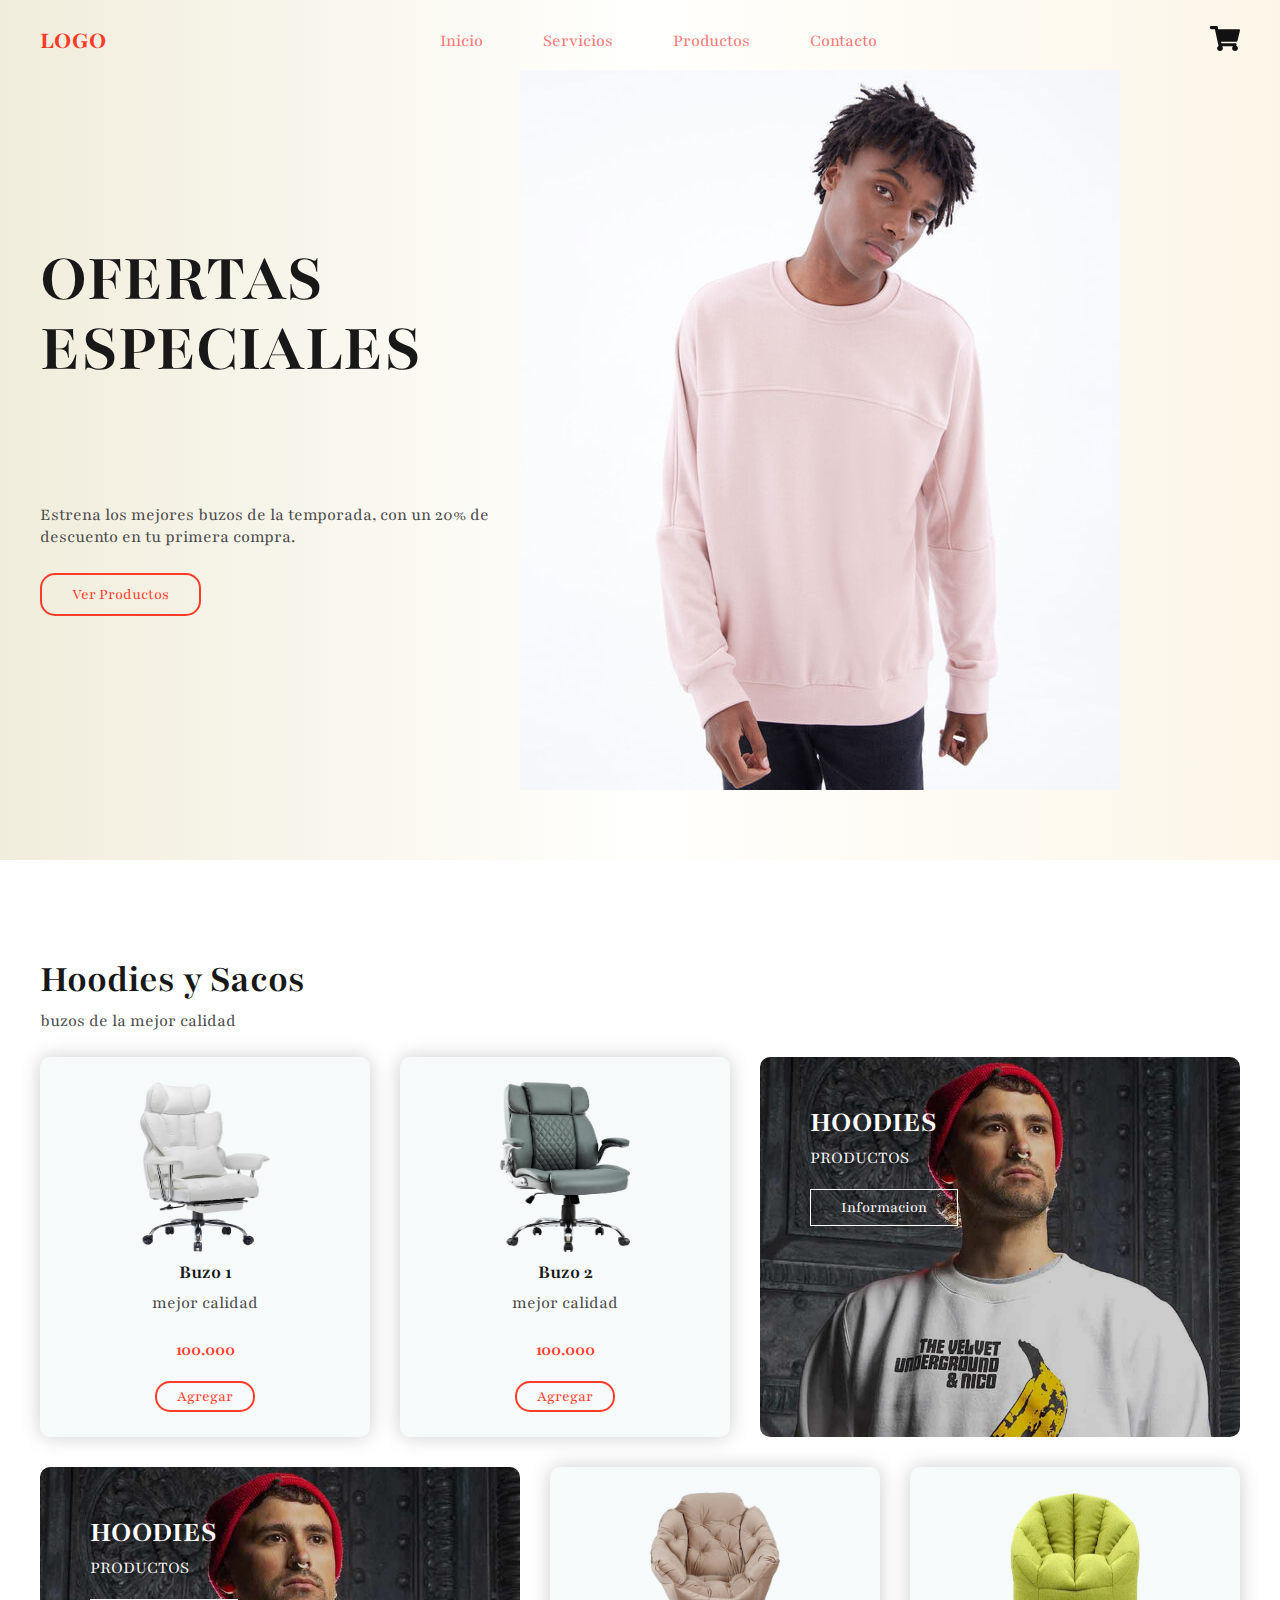
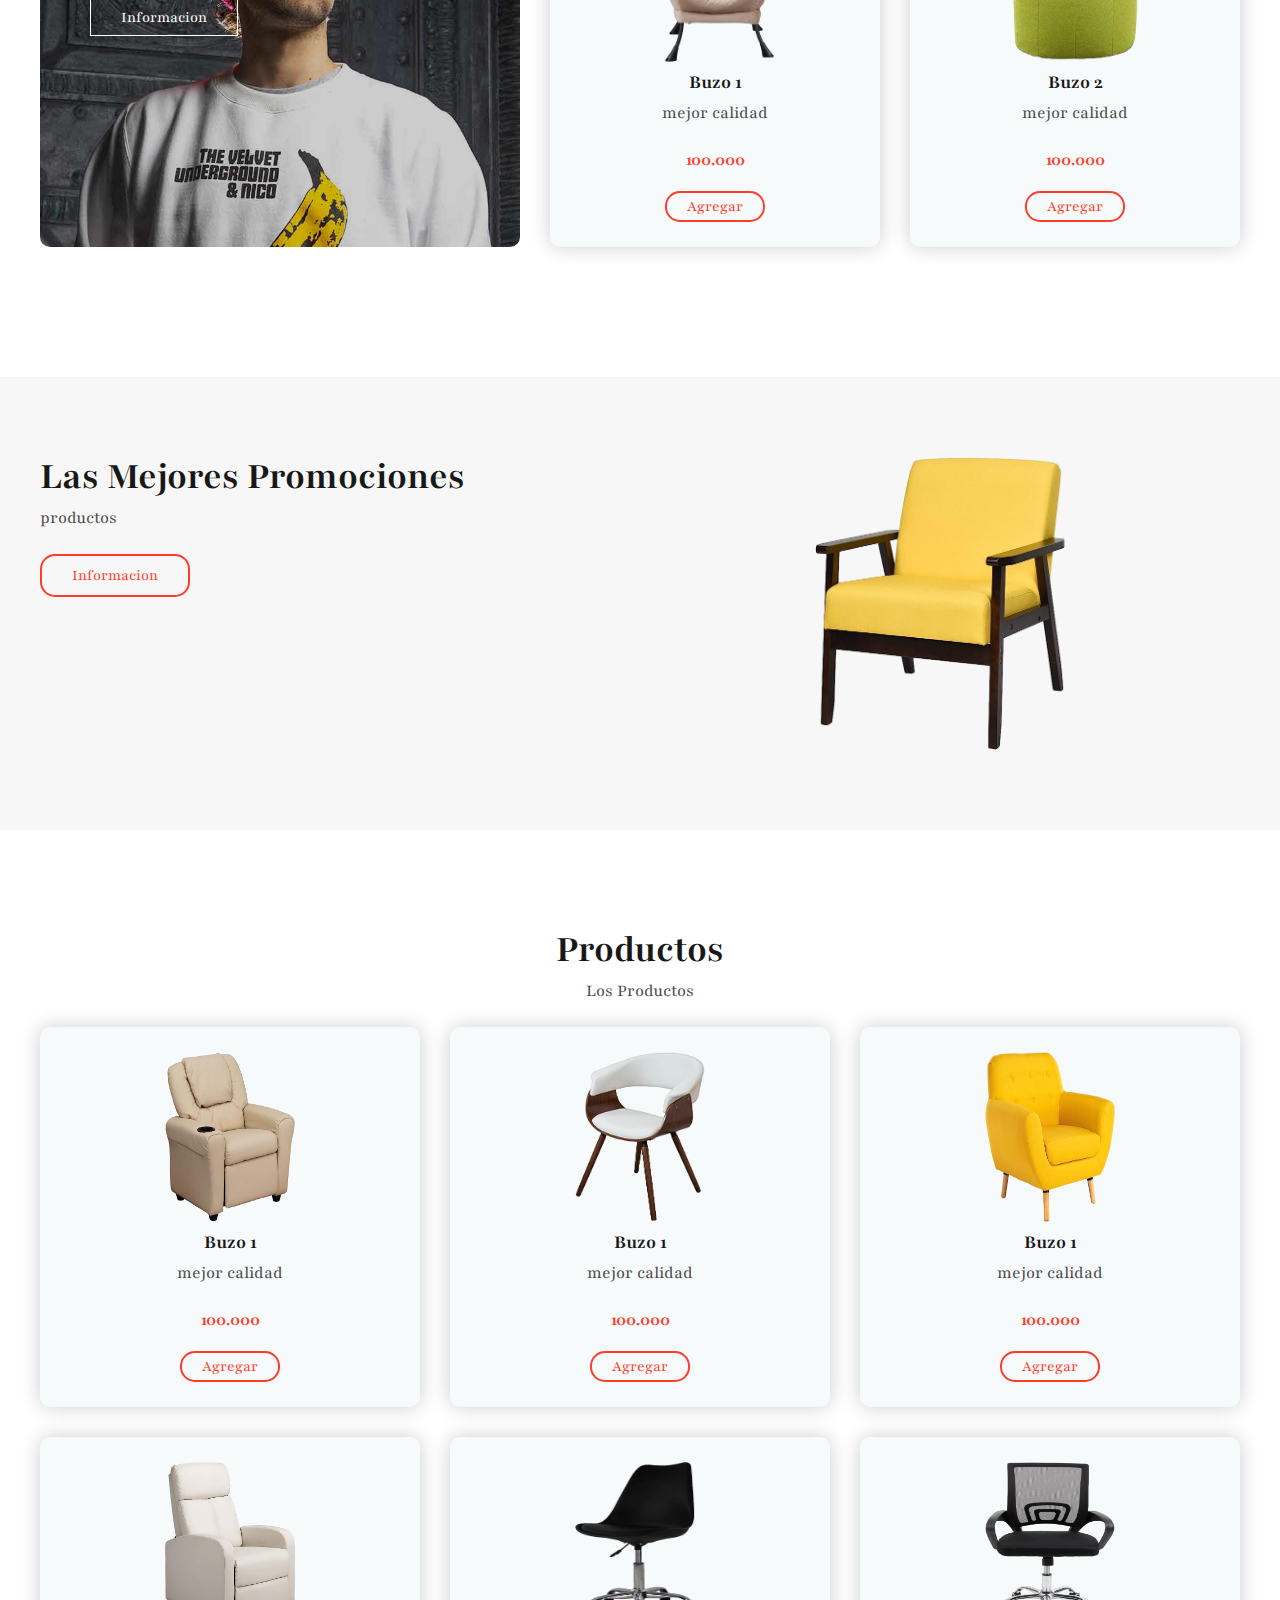
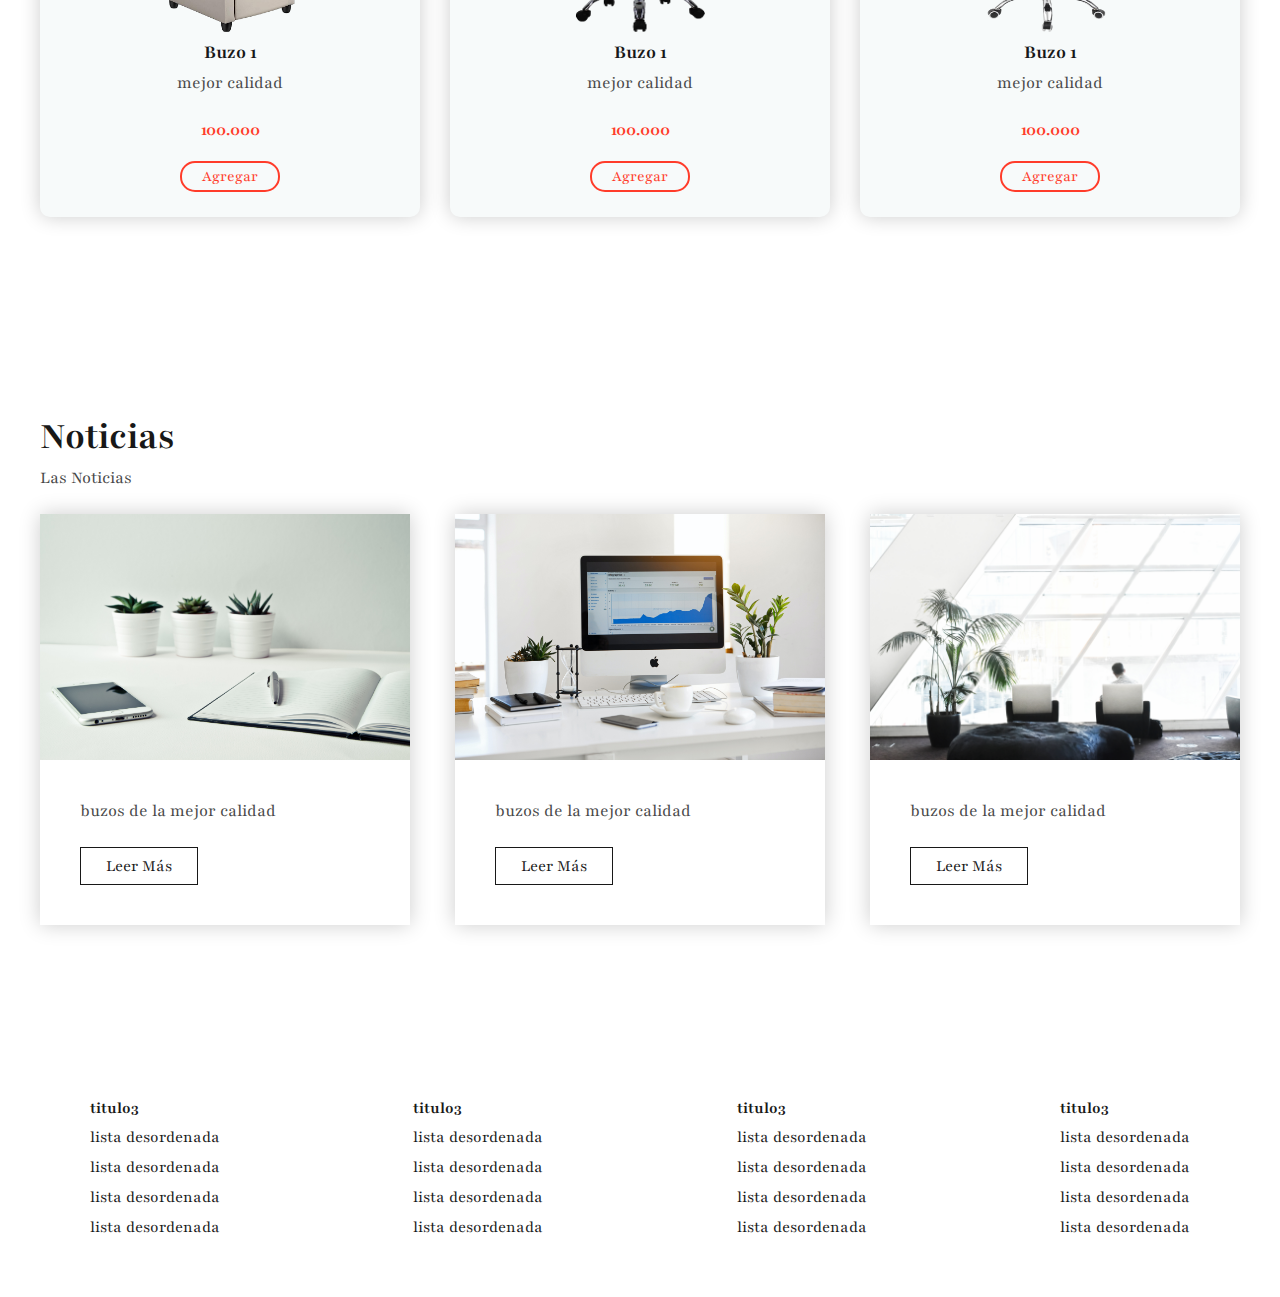
==== commit 9c0c690c: "pag final" ====
--- a/index.htm
+++ b/index.htm
@@ -14,33 +14,33 @@
             <a href="#" class="logo">logo</a>
             <input type="checkbox" id="menu">
             <label for="menu">
-                <img src="Buzos/Buzos-para-hombre--45330241-9909_1.jpg" alt="menu">
+                <img src="images/images/menu.png" alt="menu">
             </label>
             <nav class="navbar">
                 <ul>
                     <li><a href="#">Inicio</a></li>
-                    <li><a href="#">servicios</a></li>
-                    <li><a href="#">productos</a></li>
+                    <li><a href="#">Servicios</a></li>
+                    <li><a href="#">Productos</a></li>
                     <li><a href="#">Contacto</a></li>
                 </ul>
             </nav>
             <div>
                 <ul>
                     <li class="submenu">
-                        <img src="Buzos/Buzos-para-hombre-45060687-60597_1.jpg" id="img-carrito" alt="">
+                        <img src="images/images/car.svg" id="img-carrito" alt="">
                         <div id ="carrito">
                             <table id="lista-carrito">
-                               <head>
+                               <thead>
                                 <tr>
-                                    <th>imagen</th>
-                                    <th>nombre</th>
-                                    <th>precio</th>
+                                    <th>Imagen</th>
+                                    <th>Nombre</th>
+                                    <th>Precio</th>
                                     <th></th>
                                 </tr>
-                               </head> 
-                               <body></body>
+                               </thead> 
+                               <tbody></tbody>
                             </table>
-                            <a href="vaciar-carrito" class="btn-2">vaciar carrito</a>
+                            <a href="#" id="vaciar-carrito" class="btn-2" >Vaciar Carrito</a>
                         </div>
                     </li>
                 </ul>
@@ -49,106 +49,97 @@
 
         <div class="header-content container">
             <div class="header-txt">
-                <h1>ofertas especiales</h1>
+                <h1>Ofertas Especiales</h1>
                 <p>
-                estrena los mejores buzos de la temporada, con un 20% de descuento en tu primera compra.
+                Estrena los mejores buzos de la temporada, con un 20% de descuento en tu primera compra.
                 </p>
-                <a href="#" class="btn-1">ver productos</a>
+                <a href="#" class="btn-1">Ver Productos</a>
             </div>
             <div class="header-img">
                 <img src="Buzos/Buzos-y-sacos-básicos-para-hombre--45060609-20641_1.jpg" alt="buzo">
+            </div>
         </div>
         
     </header>
 
 
     <section class="oferts container" id="lista-1">
-        <h2>LAS MEJORES OFERTAS</h2>
+        <h2>Hoodies y Sacos </h2>
         <p>
             buzos de la mejor calidad 
         </p>
 
         <div class="oferts-content">
-
-            <div class="oferts-1">
-                <img src="Buzos/Buzos-para-hombre--45330241-9909_1.jpg" alt="buzo">
-                <div class="product-txt">
-                    <h3>Buzo 1</h3>
-                    <p>mejor calidad</p>
-                    <p class="precio">100.000</p>
-                    <a href="#" class="agregar al carrito btn-3" data-id="1">agregar</a>
+            <div class="ofert-1">
+                <img src="images/images/pr1.png" alt="">
+                <div class="product-txt">
+                    <h3>Buzo 1</h3>
+                    <p>mejor calidad</p>
+                    <p class="precio">100.000</p>
+                    <a href="#" class="agregar-carrito btn-3" data-id="1">Agregar</a>
                 </div>
             </div> 
-            
-             <div class="oferts-1">
-                <img src="Buzos/Buzos-para-hombre--45330241-9909_1.jpg" alt="buzo">
+            <div class="ofert-1">
+                <img src="images/images/pr2.png" alt="">
                 <div class="product-txt">
                     <h3>Buzo 2</h3>
                     <p>mejor calidad</p>
                     <p class="precio">100.000</p>
-                    <a href="#" class="agregar al carrito btn-3" data-id="2">agregar</a>
+                    <a href="#" class="agregar-carrito btn-3" data-id="2">Agregar</a>
                 </div>
             </div> 
-
             <div class="logan-1">
-                <h3>titulo4</h3>
+                <h3>Hoodies</h3>
                 <p>
-                    productos
+                    Productos
                 </p>
-                <a href="#" class="btn-2">informacion</a>
-
-            </div>
-
-        </div>
-
+                <a href="#" class="btn-2">Informacion</a>
+            </div>
+        </div>
         <div class="oferts-content">
-
             <div class="logan-1">
-                <h3>titulo2</h3>
+                <h3>Hoodies</h3>
                 <p>
-                    productos
+                    Productos
                 </p>
-                <a href="#" class="btn-2">informacion</a>
-
-            </div>
-
-            <div class="oferts-1">
-                <img src="Buzos/Buzos-para-hombre--45330241-9909_1.jpg" alt="buzo">
-                <div class="product-txt">
-                    <h3>Buzo 1</h3>
-                    <p>mejor calidad</p>
-                    <p class="precio">100.000</p>
-                    <a href="#" class="agregar al carrito btn-3" data-id="3">agregar</a>
+                <a href="#" class="btn-2">Informacion</a>
+            </div>
+            <div class="ofert-1">
+                <img src="images/images/pr3.png" alt="">
+                <div class="product-txt">
+                    <h3>Buzo 1</h3>
+                    <p>mejor calidad</p>
+                    <p class="precio">100.000</p>
+                    <a href="#" class="agregar-carrito btn-3" data-id="3">Agregar</a>
                 </div>
             </div> 
-            
-             <div class="oferts-1">
-                <img src="Buzos/Buzos-para-hombre--45330241-9909_1.jpg" alt="buzo">
-                <div class="product-txt">
-                    <h3>Buzo 1</h3>
-                    <p>mejor calidad</p>
-                    <p class="precio">100.000</p>
-                    <a href="#" class="agregar al carrito btn-3" data-id="4">agregar</a>
+            <div class="ofert-1">
+                <img src="images/images/pr4.png" alt="">
+                <div class="product-txt">
+                    <h3>Buzo 2</h3>
+                    <p>mejor calidad</p>
+                    <p class="precio">100.000</p>
+                    <a href="#" class="agregar-carrito btn-3" data-id="4">Agregar</a>
                 </div>
             </div> 
         </div>
 
     </section>
 
-    <section class="promocion">
-
-        <div class="promocion-content container">
-            <div class="promocion-txt">
-                <h2>los mejores promociones</h2>
+    <section class="promotion">
+
+        <div class="promotion-content container">
+
+            <div class="promotion-txt">
+                <h2>Las Mejores Promociones</h2>
                 <p>
                     productos
                 </p>
                 <a href="#" class="btn-1">informacion</a>
-
-                <div class="promocion-img">
-                    <img src="Buzos/Buzos-para-hombre--45330241-9909_1.jpg" alt="buzo">
-                </div>
-
+            </div>
+
+            <div class="promotion-img">
+                    <img src="images/images/r1.png" alt="">
             </div>
 
         </div>
@@ -156,69 +147,103 @@
     </section>
 
     <main class="product container" id="lista-2">
-        <h2>titulo3</h2>
+        <h2>Productos</h2>
         <p>
-            productos
+            Los Productos
         </p>
-        <div class="promocion-content">
-
-            <div class="ofert-1">
-                <img src="Buzos/Buzos-para-hombre--45330241-9909_1.jpg" alt="buzo">
-                <div class="product-txt">
-                    <h3>Buzo 1</h3>
-                    <p>mejor calidad</p>
-                    <p class="precio">100.000</p>
-                    <a href="#" class="agregar al carrito btn-3" data-id="5">agregar</a>
-                </div>
-            </div>
-            <div class="ofert-1">
-                <img src="Buzos/Buzos-para-hombre--45330241-9909_1.jpg" alt="buzo">
-                <div class="product-txt">
-                    <h3>Buzo 1</h3>
-                    <p>mejor calidad</p>
-                    <p class="precio">100.000</p>
-                    <a href="#" class="agregar al carrito btn-3" data-id="6">agregar</a>
-                </div>
-            </div>
-
-        </div>
+        <div class="product-content">
+
+            <div class="ofert-1">
+                <img src="images/images/1.png" alt="">
+                <div class="product-txt">
+                    <h3>Buzo 1</h3>
+                    <p>mejor calidad</p>
+                    <p class="precio">100.000</p>
+                    <a href="#" class="agregar-carrito btn-3" data-id="5">Agregar</a>
+                </div>
+            </div>
+            <div class="ofert-1">
+                <img src="images/images/2.png" alt="">
+                <div class="product-txt">
+                    <h3>Buzo 1</h3>
+                    <p>mejor calidad</p>
+                    <p class="precio">100.000</p>
+                    <a href="#" class="agregar-carrito btn-3" data-id="6">Agregar</a>
+                </div>
+            </div>
+            <div class="ofert-1">
+                <img src="images/images/3.png" alt="">
+                <div class="product-txt">
+                    <h3>Buzo 1</h3>
+                    <p>mejor calidad</p>
+                    <p class="precio">100.000</p>
+                    <a href="#" class="agregar-carrito btn-3" data-id="7">Agregar</a>
+                </div>
+            </div>
+            <div class="ofert-1">
+                <img src="images/images/4.png" alt="">
+                <div class="product-txt">
+                    <h3>Buzo 1</h3>
+                    <p>mejor calidad</p>
+                    <p class="precio">100.000</p>
+                    <a href="#" class="agregar-carrito btn-3" data-id="8">Agregar</a>
+                </div>
+            </div>
+            <div class="ofert-1">
+                <img src="images/images/5.png" alt="">
+                <div class="product-txt">
+                    <h3>Buzo 1</h3>
+                    <p>mejor calidad</p>
+                    <p class="precio">100.000</p>
+                    <a href="#" class="agregar-carrito btn-3" data-id="9">Agregar</a>
+                </div>
+            </div>
+            <div class="ofert-1">
+                <img src="images/images/6.png" alt="">
+                <div class="product-txt">
+                    <h3>Buzo 1</h3>
+                    <p>mejor calidad</p>
+                    <p class="precio">100.000</p>
+                    <a href="#" class="agregar-carrito btn-3" data-id="10">Agregar</a>
+                </div>
+            </div>
+
+         </div>
 
     </main>
 
     <section class="bloog container">
-        <h2>noticias</h2>
+        <h2>Noticias</h2>
         <p>
-            productos
+            Las Noticias
         </p>
         <div class="bloog-content">
 
             <div class="bloog-1">
-                <img src="Buzos/Buzos-para-hombre--45330241-9909_1.jpg" alt="buzo">
+                <img src="images/images/b1.jpg" alt="">
                 <div class="bloog-txt">
                     <p>
                         buzos de la mejor calidad
                     </p>
-                    <a href="#" class="btn-4">leer más</a>
-                </div>
-            </div>
-
+                    <a href="#" class="btn-4">Leer Más</a>
+                </div>
+            </div>
             <div class="bloog-1">
-                <img src="Buzos/Buzos-para-hombre--45330241-9909_1.jpg" alt="buzo">
+                <img src="images/images/b2.jpg" alt="">
                 <div class="bloog-txt">
                     <p>
                         buzos de la mejor calidad
                     </p>
-                    <a href="#" class="btn-4">leer más</a>
-                </div>
-            </div>
-
+                    <a href="#" class="btn-4">Leer Más</a>
+                </div>
+            </div>
             <div class="bloog-1">
-                <img src="Buzos/Buzos-para-hombre--45330241-9909_1.jpg" alt="buzo">
+                <img src="images/images/b3.jpg" alt="">
                 <div class="bloog-txt">
                     <p>
                         buzos de la mejor calidad
                     </p>
-                    <a href="#" class="btn-4">leer más</a>
+                    <a href="#" class="btn-4">Leer Más</a>
                 </div>
             </div>
 
--- a/style.css
+++ b/style.css
@@ -1,4 +1,4 @@
-@import url('https://fonts.googleapis.com/css2?family=Ballet:opsz@16..72&family=Bungee+Tint&family=Eater&family=Playfair+Display:ital@1&family=Poppins:ital,wght@0,100;0,200;0,300;0,400;0,500;0,600;0,700;0,800;0,900;1,100;1,200;1,300;1,400;1,500;1,600;1,700;1,800;1,900&family=Sankofa+Display&family=Train+One&display=swap');
+@import url('https://fonts.googleapis.com/css2?family=Playfair:ital,opsz,wght@0,5..1200,300..900;1,5..1200,300..900&display=swap');
 
 * {
   margin: 0;
@@ -10,24 +10,22 @@
 }
 
 body {
-    font-family: 'Train One' , sans-serif;  
+    font-family: 'Playfair' , sans-serif;  
   }
 
 img {
     max-width: 100%;
-    height: auto;
 }
 
 .container {
     max-width: 1200px;
     margin: 0 auto;
-    padding: 0 20px;
 }
 
 .header {
     display: flex;
     align-items: center;
-    min-height: 80px;
+    min-height: 80vh;
     background: linear-gradient(
         90deg,
         rgba(241, 237, 220, 1) 0%,
@@ -38,6 +36,7 @@
 }
 
 .menu {
+    color: #060a2e;
     position: absolute;
     top: 0;
     left: 0;
@@ -47,27 +46,31 @@
     justify-content: space-between;
 }
 
+.navbar {
+  color: #181818;
+}
+
 .logo {
     font-size: 25px;
     color: #FF3C2A;
-    text-transform: upperae;
+    text-transform: uppercase;
     font-weight: 800;
 }
 
-.menu .navbar li {
+.menu .navbar ul li {
     position: relative;
     float: left;
 }
 
 .menu .navbar ul li a {
     font-size: 18px;
-    padding: 20px;
-    color: #1111;
+    padding: 30px;
+    color: #fe7373;
     display: block;
 }
 
 .menu .navbar ul li a:hover {
-    color: #FF3C2A;  
+    color: #f91500;  
 }
 
 #menu {
@@ -83,8 +86,12 @@
   display: none;
 }
 
-.submenu #subcarrito {
-    position: none;
+.submenu {
+    position: relative;
+}
+
+.submenu #carrito {
+    display: none;
 }
 
 .submenu:hover #carrito {
@@ -104,7 +111,7 @@
 }
 
 th, td {
-  color: #ff0000;
+  color: #ffffff;
 }
 
 .borrar {
@@ -123,7 +130,7 @@
 }
 
 .header-txt {
-  flex: 40%;
+  flex-basis: 40%;
 }
 
 .header-txt h1 {
@@ -155,7 +162,7 @@
 }
 
 .header-img {
-    flex: 60%;
+    flex-basis: 60%;
 }
 
 .oferts {
@@ -180,6 +187,7 @@
   box-shadow: 0 0 20px rgba(0, 0, 0, 0.2);
   padding: 25px;
   background-color: #f7fafa;
+  text-align: center;
   border-radius: 10px;
 }
 
@@ -226,7 +234,7 @@
 
 .logan-1 h3 {
     color: #ffffff;
-    font-size: 3cqh;
+    font-size: 30px;
     text-transform: uppercase; 
 }
 
@@ -244,25 +252,25 @@
   color: #ffffff;
 }
 
-.promocion {
+.promotion {
   padding: 80px 0;
   background-color: #f7f7f7;
 }
 
-.promocion-content {
+.promotion-content {
   display: flex;
 }
 
-.promocion-txt {
+.promotion-txt {
   flex-basis: 50%;
 }
 
-.promocion-img {
+.promotion-img {
   flex-basis: 50%;
   text-align: center;
 }
 
-.promocion-img img {
+.promotion-img img {
   width: 250px;
 }
 
@@ -271,25 +279,22 @@
   text-align: center;
 }
 
+
+
 .product-content {
   display: grid;
   grid-template-columns: repeat(3, 1fr);
-}
-
-.product-content {
-  display: grid;
-  grid-template-columns: repeat(300px, 1fr);
   gap: 30px;
   margin-bottom: 50px;
 }
 
 .bloog {
-  padding: 100px 0 100px 0;
+  padding: 50px 0 100px 0;
 }
 
 .bloog-content {
   display: flex;
-  justify-content: space-around;
+  justify-content: space-between;
 }
 
 .bloog-1 {
@@ -299,13 +304,13 @@
 }
 
 .bloog-txt {
-  padding: 40%;
+  padding: 40px;
 }
 .btn-4 {
   display: inline-block;
   padding: 8px 25px;
   color: #181818;
-  border: 2px solid #181818;
+  border: 1px solid #181818;
   text-transform: capitalize;
   font-size: 17px;
 }
@@ -385,5 +390,54 @@
     flex-direction: column;
   }
 
-  
+
+  .ofert-1 {
+    margin-bottom: 30px;
+  }
+
+
+  .logan-1 {
+    order: -2;
+    margin-bottom: 30px;
+  }
+
+  .promocion {
+    padding: 30px;
+  }
+
+  .promocion-content {
+    flex-direction: column;
+    text-align: center;
+  }
+
+  .promocion-txt {
+    margin-bottom: 25px;
+  }
+
+  .promocion-img img{
+    width: 200px;
+  }
+
+  .product {
+    padding: 30px;
+  }
+
+  .product-content {
+    grid-template-columns: repeat(1, 1fr);
+    gap: 0px;
+  }
+
+  .bloog {
+    padding: 30px;
+  }
+
+  .bloog-content {
+    flex-direction: column;
+  }
+
+  .footer {
+    padding: 30px;
+    flex-direction: column;
+    text-align: center;
+  }
  } 